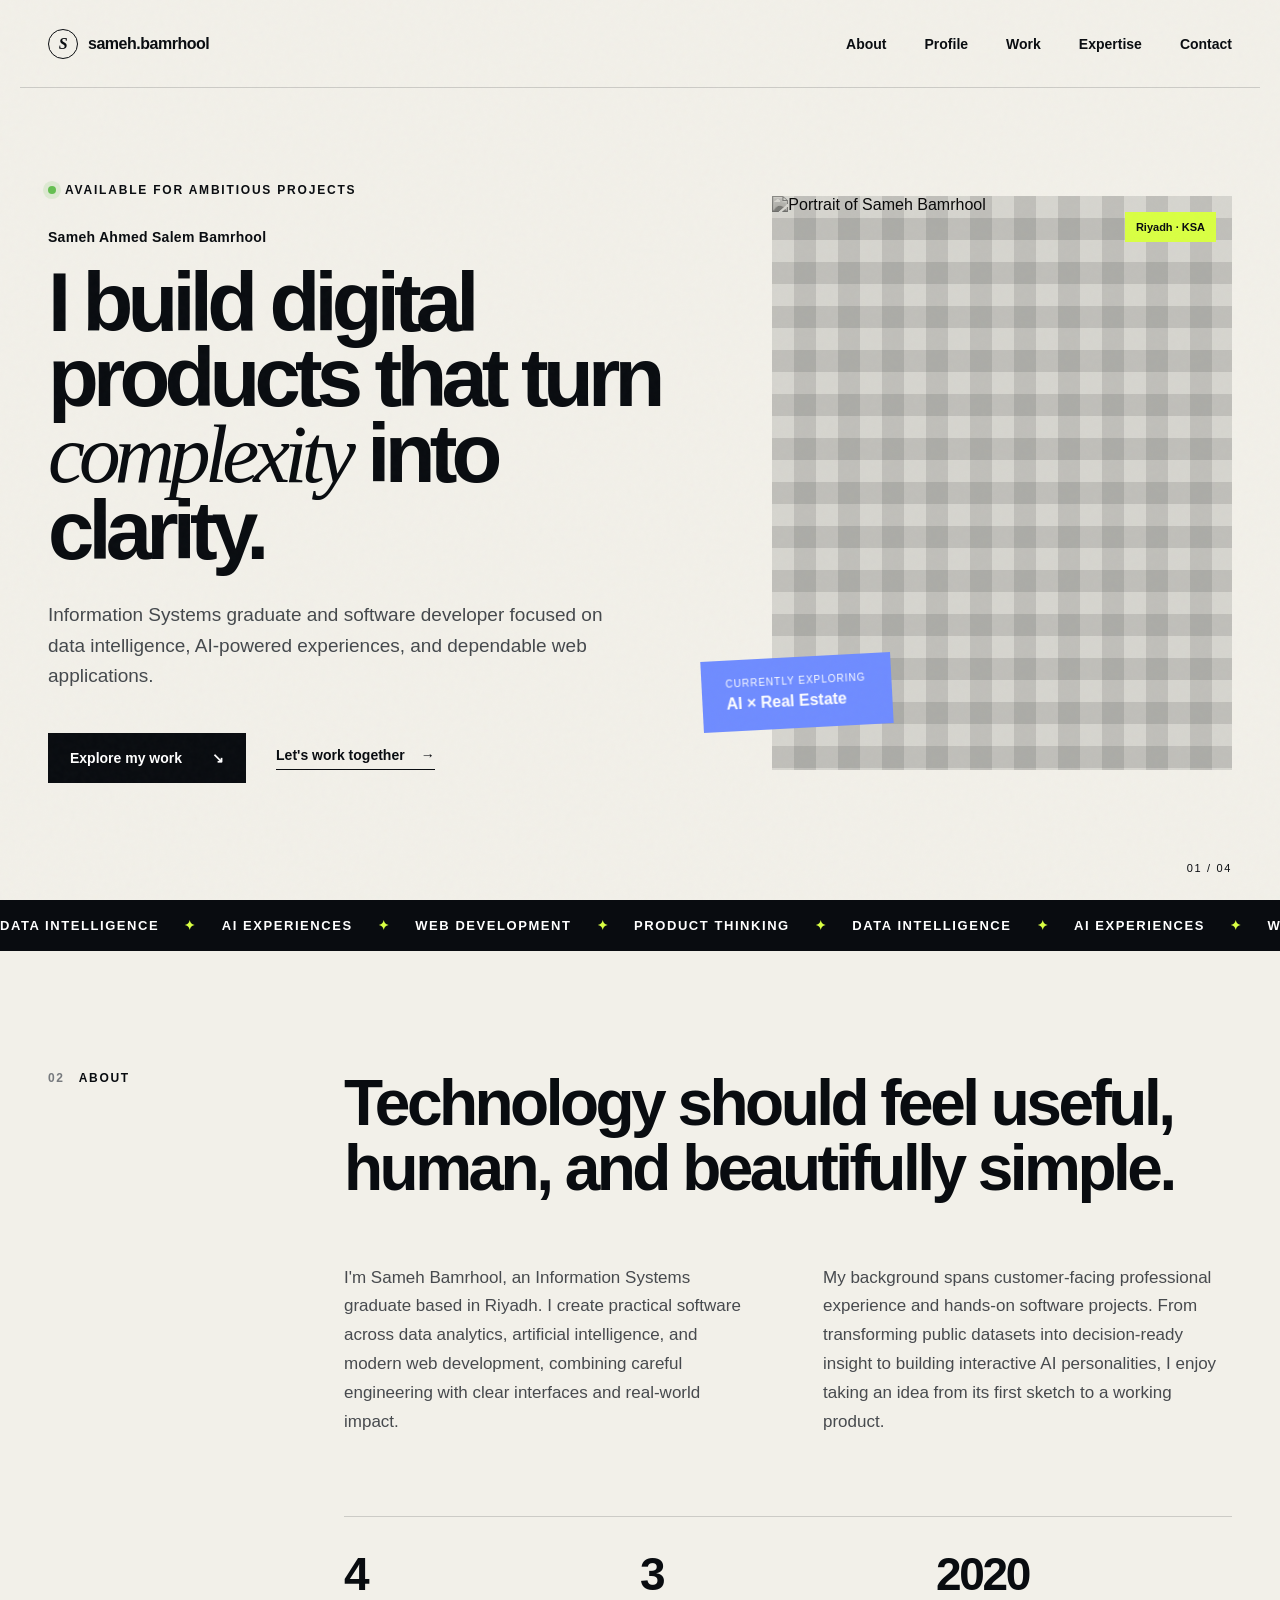
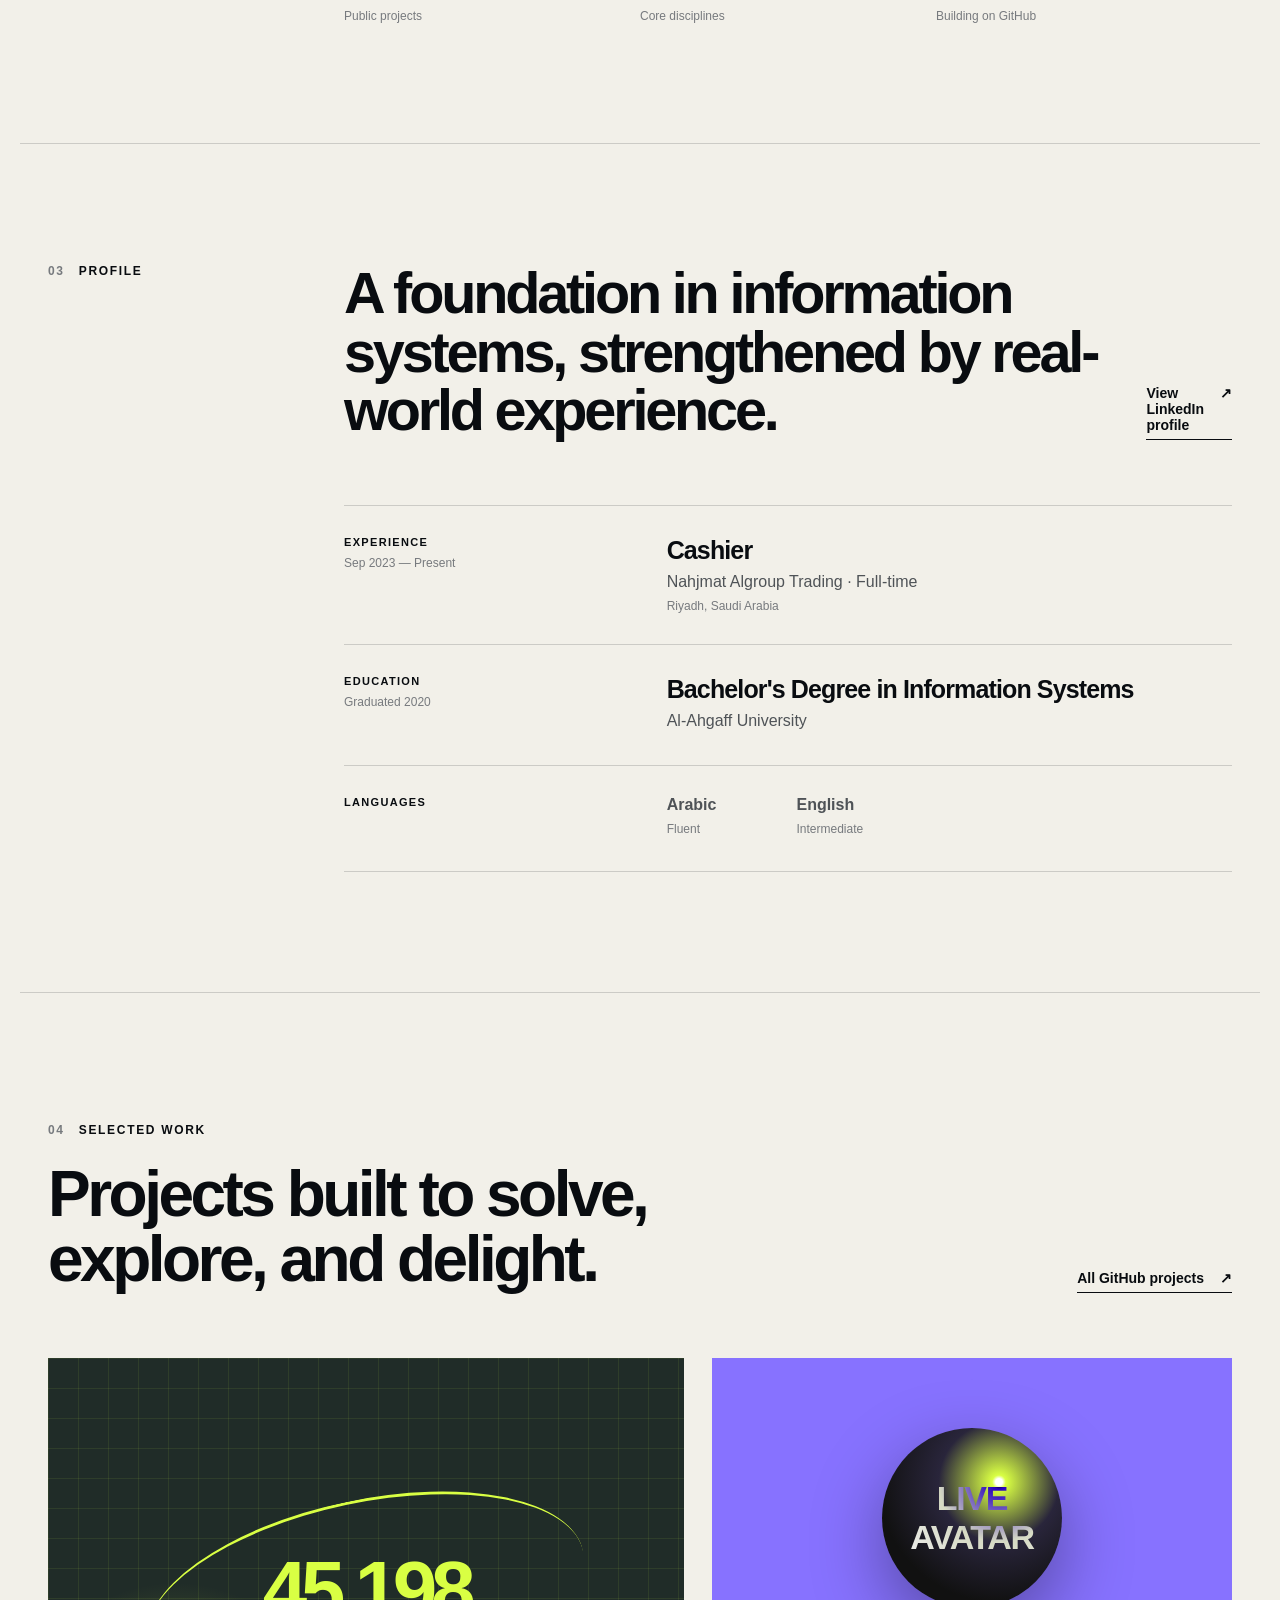
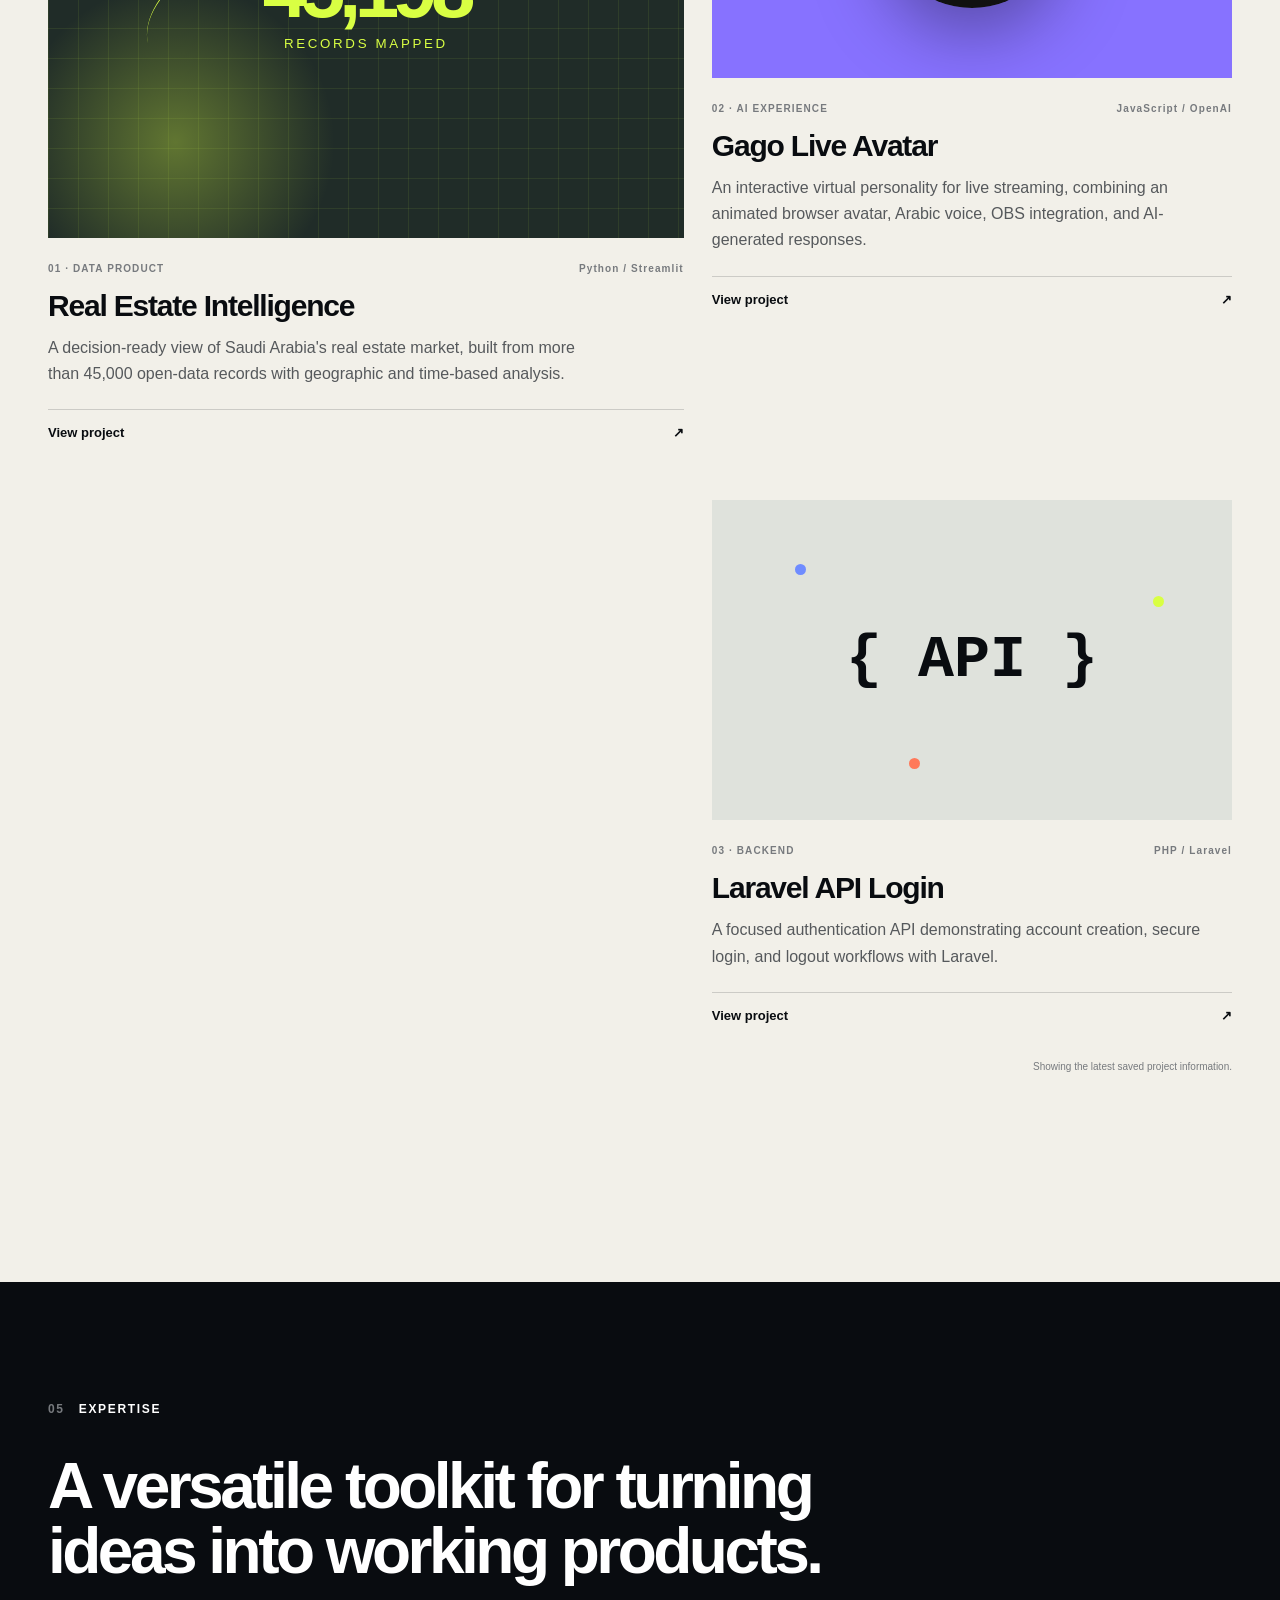
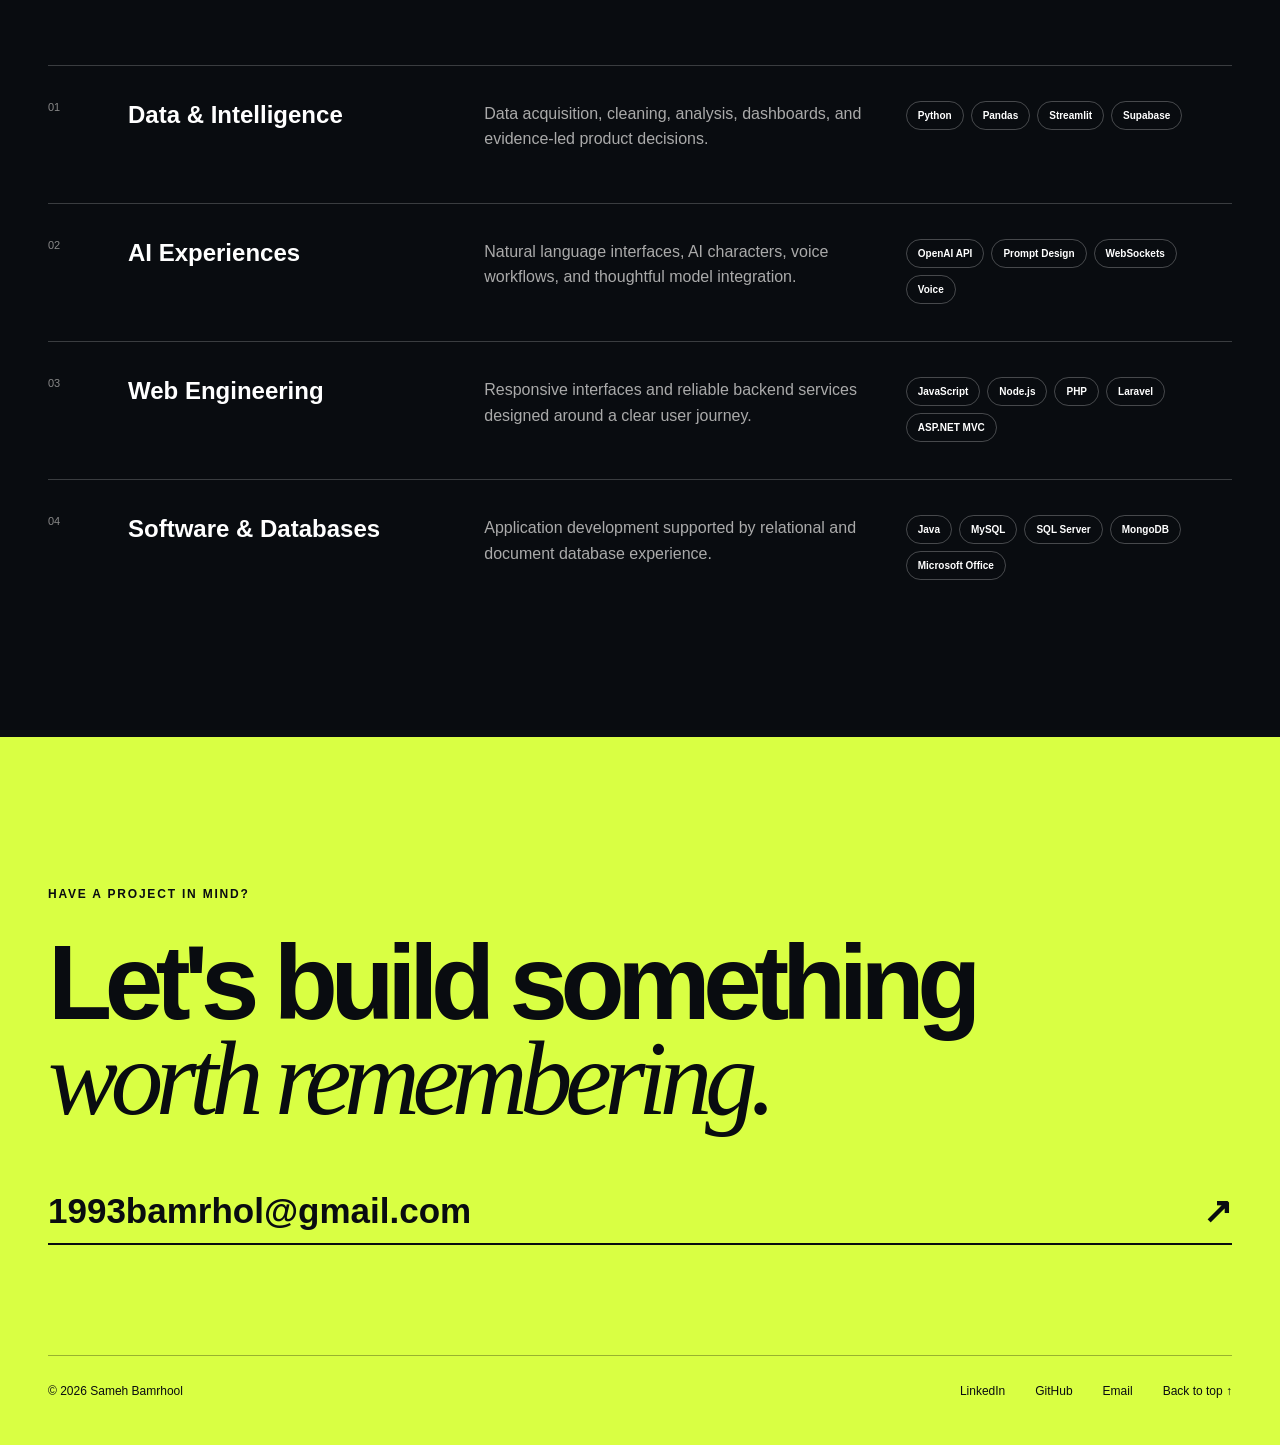
==== index.html @ 7899107f "Launch personal portfolio" ====
<!doctype html>
<html lang="en">
<head>
  <meta charset="UTF-8">
  <meta name="viewport" content="width=device-width, initial-scale=1.0">
  <meta name="description" content="The portfolio of Sameh Ahmed Salem Bamrhool — an Information Systems graduate and software developer building thoughtful data, AI, and web experiences.">
  <meta name="theme-color" content="#090c10">
  <title>Sameh Bamrhool — Software Developer</title>
  <link rel="preconnect" href="https://api.github.com">
  <link rel="preconnect" href="https://avatars.githubusercontent.com">
  <link rel="stylesheet" href="styles.css">
  <link rel="stylesheet" href="profile.css">
</head>
<body>
  <div class="noise" aria-hidden="true"></div>
  <header class="site-header" id="top">
    <a class="brand" href="#top" aria-label="Home"><span class="brand-mark">S</span><span>sameh.bamrhool</span></a>
    <button class="menu-button" type="button" aria-expanded="false" aria-controls="site-nav"><span></span><span></span></button>
    <nav id="site-nav" aria-label="Primary navigation">
      <a href="#about">About</a>
      <a href="#profile">Profile</a>
      <a href="#work">Work</a>
      <a href="#expertise">Expertise</a>
      <a href="#contact">Contact</a>
    </nav>
  </header>

  <main>
    <section class="hero section" aria-labelledby="hero-title">
      <div class="hero-copy reveal">
        <p class="eyebrow"><span class="status-dot"></span> Available for ambitious projects</p>
        <p class="hero-name">Sameh Ahmed Salem Bamrhool</p>
        <h1 id="hero-title">I build digital products that turn <em>complexity</em> into clarity.</h1>
        <p class="hero-lead">Information Systems graduate and software developer focused on data intelligence, AI-powered experiences, and dependable web applications.</p>
        <div class="hero-actions">
          <a class="button button-primary" href="#work">Explore my work <span aria-hidden="true">↘</span></a>
          <a class="text-link" href="mailto:1993bamrhol@gmail.com">Let's work together <span aria-hidden="true">→</span></a>
        </div>
      </div>
      <div class="hero-visual reveal" aria-label="Profile portrait">
        <div class="portrait-frame">
          <div class="portrait-grid" aria-hidden="true"></div>
          <img src="https://avatars.githubusercontent.com/u/75991691?v=4" alt="Portrait of Sameh Bamrhool" width="720" height="720">
          <span class="portrait-label">Riyadh · KSA</span>
        </div>
        <div class="floating-note"><span>Currently exploring</span><strong>AI × Real Estate</strong></div>
      </div>
      <div class="hero-index" aria-hidden="true">01 / 04</div>
    </section>

    <section class="marquee" aria-label="Areas of expertise">
      <div class="marquee-track">
        <span>DATA INTELLIGENCE</span><i>✦</i><span>AI EXPERIENCES</span><i>✦</i><span>WEB DEVELOPMENT</span><i>✦</i><span>PRODUCT THINKING</span><i>✦</i>
        <span>DATA INTELLIGENCE</span><i>✦</i><span>AI EXPERIENCES</span><i>✦</i><span>WEB DEVELOPMENT</span><i>✦</i><span>PRODUCT THINKING</span><i>✦</i>
      </div>
    </section>

    <section class="section about" id="about" aria-labelledby="about-title">
      <div class="section-kicker reveal"><span>02</span> About</div>
      <div class="about-content reveal">
        <h2 id="about-title">Technology should feel useful, human, and beautifully simple.</h2>
        <div class="about-grid">
          <p>I'm Sameh Bamrhool, an Information Systems graduate based in Riyadh. I create practical software across data analytics, artificial intelligence, and modern web development, combining careful engineering with clear interfaces and real-world impact.</p>
          <p>My background spans customer-facing professional experience and hands-on software projects. From transforming public datasets into decision-ready insight to building interactive AI personalities, I enjoy taking an idea from its first sketch to a working product.</p>
        </div>
        <div class="facts" aria-label="Quick facts">
          <div><strong id="repo-count">4</strong><span>Public projects</span></div>
          <div><strong>3</strong><span>Core disciplines</span></div>
          <div><strong>2020</strong><span>Building on GitHub</span></div>
        </div>
      </div>
    </section>

    <section class="section profile" id="profile" aria-labelledby="profile-title">
      <div class="section-kicker reveal"><span>03</span> Profile</div>
      <div class="profile-content">
        <div class="profile-heading reveal">
          <h2 id="profile-title">A foundation in information systems, strengthened by real-world experience.</h2>
          <a class="text-link" href="https://www.linkedin.com/in/sameh-bamrhool-369201279" target="_blank" rel="noreferrer">View LinkedIn profile <span aria-hidden="true">↗</span></a>
        </div>
        <div class="timeline">
          <article class="reveal"><div><span>Experience</span><time>Sep 2023 — Present</time></div><div><h3>Cashier</h3><p>Nahjmat Algroup Trading · Full-time</p><small>Riyadh, Saudi Arabia</small></div></article>
          <article class="reveal"><div><span>Education</span><time>Graduated 2020</time></div><div><h3>Bachelor's Degree in Information Systems</h3><p>Al-Ahgaff University</p></div></article>
          <article class="reveal"><div><span>Languages</span></div><div class="language-row"><p><strong>Arabic</strong><small>Fluent</small></p><p><strong>English</strong><small>Intermediate</small></p></div></article>
        </div>
      </div>
    </section>

    <section class="section work" id="work" aria-labelledby="work-title">
      <div class="section-heading reveal">
        <div><div class="section-kicker"><span>04</span> Selected work</div><h2 id="work-title">Projects built to solve, explore, and delight.</h2></div>
        <a class="text-link" href="https://github.com/1993bamrhol?tab=repositories" target="_blank" rel="noreferrer">All GitHub projects <span aria-hidden="true">↗</span></a>
      </div>
      <div class="project-grid" id="project-grid" aria-live="polite">
        <article class="project-card project-featured reveal">
          <div class="project-art art-data"><span>45,198</span><small>records mapped</small></div>
          <div class="project-meta"><span>01 · DATA PRODUCT</span><span>Python / Streamlit</span></div>
          <h3>Real Estate Intelligence</h3>
          <p>A decision-ready view of Saudi Arabia's real estate market, built from more than 45,000 open-data records with geographic and time-based analysis.</p>
          <a href="https://github.com/1993bamrhol/Real-Estate-Intelligence" target="_blank" rel="noreferrer" aria-label="View Real Estate Intelligence on GitHub">View project <span>↗</span></a>
        </article>
        <article class="project-card reveal">
          <div class="project-art art-avatar"><div class="orb"></div><span>LIVE<br>AVATAR</span></div>
          <div class="project-meta"><span>02 · AI EXPERIENCE</span><span>JavaScript / OpenAI</span></div>
          <h3>Gago Live Avatar</h3>
          <p>An interactive virtual personality for live streaming, combining an animated browser avatar, Arabic voice, OBS integration, and AI-generated responses.</p>
          <a href="https://github.com/1993bamrhol/Vtuber" target="_blank" rel="noreferrer" aria-label="View Gago Live Avatar on GitHub">View project <span>↗</span></a>
        </article>
        <article class="project-card reveal">
          <div class="project-art art-api"><span>{ API }</span><div></div><div></div><div></div></div>
          <div class="project-meta"><span>03 · BACKEND</span><span>PHP / Laravel</span></div>
          <h3>Laravel API Login</h3>
          <p>A focused authentication API demonstrating account creation, secure login, and logout workflows with Laravel.</p>
          <a href="https://github.com/1993bamrhol/Laravel-Api-login" target="_blank" rel="noreferrer" aria-label="View Laravel API Login on GitHub">View project <span>↗</span></a>
        </article>
      </div>
      <p class="github-status" id="github-status">Project metadata is refreshed from GitHub.</p>
    </section>

    <section class="section expertise" id="expertise" aria-labelledby="expertise-title">
      <div class="section-kicker reveal"><span>05</span> Expertise</div>
      <div class="expertise-intro reveal"><h2 id="expertise-title">A versatile toolkit for turning ideas into working products.</h2></div>
      <div class="expertise-list">
        <article class="reveal"><span>01</span><h3>Data & Intelligence</h3><p>Data acquisition, cleaning, analysis, dashboards, and evidence-led product decisions.</p><div class="tags"><b>Python</b><b>Pandas</b><b>Streamlit</b><b>Supabase</b></div></article>
        <article class="reveal"><span>02</span><h3>AI Experiences</h3><p>Natural language interfaces, AI characters, voice workflows, and thoughtful model integration.</p><div class="tags"><b>OpenAI API</b><b>Prompt Design</b><b>WebSockets</b><b>Voice</b></div></article>
        <article class="reveal"><span>03</span><h3>Web Engineering</h3><p>Responsive interfaces and reliable backend services designed around a clear user journey.</p><div class="tags"><b>JavaScript</b><b>Node.js</b><b>PHP</b><b>Laravel</b><b>ASP.NET MVC</b></div></article>
        <article class="reveal"><span>04</span><h3>Software & Databases</h3><p>Application development supported by relational and document database experience.</p><div class="tags"><b>Java</b><b>MySQL</b><b>SQL Server</b><b>MongoDB</b><b>Microsoft Office</b></div></article>
      </div>
    </section>

    <section class="section contact" id="contact" aria-labelledby="contact-title">
      <div class="contact-inner reveal">
        <p class="eyebrow">Have a project in mind?</p>
        <h2 id="contact-title">Let's build something<br><em>worth remembering.</em></h2>
        <a class="contact-email" href="mailto:1993bamrhol@gmail.com">1993bamrhol@gmail.com <span>↗</span></a>
      </div>
      <footer>
        <p>© <span id="year"></span> Sameh Bamrhool</p>
        <div><a href="https://www.linkedin.com/in/sameh-bamrhool-369201279" target="_blank" rel="noreferrer">LinkedIn</a><a href="https://github.com/1993bamrhol" target="_blank" rel="noreferrer">GitHub</a><a href="mailto:1993bamrhol@gmail.com">Email</a><a href="#top">Back to top ↑</a></div>
      </footer>
    </section>
  </main>
  <script src="script.js"></script>
</body>
</html>
---- styles.css ----
:root{--ink:#090c10;--paper:#f2f0e9;--acid:#d9ff43;--blue:#6f8cff;--muted:#777a7e;--line:rgba(9,12,16,.16);--max:1240px}*{box-sizing:border-box}html{scroll-behavior:smooth}body{margin:0;background:var(--paper);color:var(--ink);font-family:Arial,"Helvetica Neue",sans-serif;overflow-x:hidden}.noise{position:fixed;inset:0;pointer-events:none;opacity:.045;z-index:20;background-image:url("data:image/svg+xml,%3Csvg viewBox='0 0 180 180' xmlns='http://www.w3.org/2000/svg'%3E%3Cfilter id='n'%3E%3CfeTurbulence type='fractalNoise' baseFrequency='.9' numOctaves='3' stitchTiles='stitch'/%3E%3C/filter%3E%3Crect width='100%25' height='100%25' filter='url(%23n)' opacity='.55'/%3E%3C/svg%3E")}.site-header{height:88px;display:flex;align-items:center;justify-content:space-between;max-width:var(--max);margin:auto;padding:0 28px;border-bottom:1px solid var(--line);position:relative;z-index:10}.brand{display:flex;align-items:center;gap:10px;color:inherit;text-decoration:none;font-weight:700;letter-spacing:-.03em}.brand-mark{display:grid;place-items:center;width:30px;height:30px;border:1.5px solid;border-radius:50%;font-family:Georgia,serif;font-style:italic}.site-header nav{display:flex;gap:38px}.site-header nav a,.text-link{color:inherit;text-decoration:none;font-size:14px;font-weight:700}.site-header nav a{position:relative}.site-header nav a:after{content:"";position:absolute;left:0;bottom:-7px;width:0;height:1px;background:currentColor;transition:.25s}.site-header nav a:hover:after{width:100%}.menu-button{display:none;background:none;border:0}.section{max-width:var(--max);margin:auto;padding:120px 28px}.hero{min-height:calc(100vh - 88px);display:grid;grid-template-columns:1.15fr .85fr;gap:8vw;align-items:center;position:relative;padding-top:68px;padding-bottom:90px}.eyebrow{font-size:12px;text-transform:uppercase;letter-spacing:.15em;font-weight:700;display:flex;align-items:center;gap:9px}.status-dot{width:8px;height:8px;background:#64bf51;border-radius:50%;box-shadow:0 0 0 5px rgba(100,191,81,.15)}h1,h2,h3,p{margin-top:0}.hero h1{font-size:clamp(53px,6.5vw,95px);line-height:.91;letter-spacing:-.07em;margin:38px 0 32px;max-width:810px}.hero h1 em,.contact h2 em{font-family:Georgia,serif;font-weight:400}.hero-lead{max-width:560px;font-size:19px;line-height:1.6;color:#44484c}.hero-actions{display:flex;gap:30px;align-items:center;margin-top:42px}.button{padding:17px 22px;text-decoration:none;font-weight:700;font-size:14px;display:inline-flex;gap:30px;align-items:center}.button-primary{background:var(--ink);color:white}.button-primary:hover{background:#2b3036}.text-link{display:inline-flex;gap:16px;border-bottom:1px solid;padding-bottom:6px}.hero-visual{position:relative}.portrait-frame{aspect-ratio:4/5;background:#d6d5cf;overflow:hidden;position:relative}.portrait-frame img{width:100%;height:100%;object-fit:cover;filter:grayscale(100%);mix-blend-mode:multiply;position:relative;z-index:2}.portrait-grid{position:absolute;inset:0;background:linear-gradient(90deg,transparent 49.5%,rgba(0,0,0,.1) 50%),linear-gradient(transparent 49.5%,rgba(0,0,0,.1) 50%);background-size:44px 44px}.portrait-label{position:absolute;right:16px;top:16px;background:var(--acid);padding:9px 11px;font-size:11px;font-weight:800;z-index:3}.floating-note{position:absolute;left:-70px;bottom:42px;background:var(--blue);color:white;padding:18px 24px;width:190px;z-index:4;transform:rotate(-3deg)}.floating-note span{display:block;font-size:10px;text-transform:uppercase;letter-spacing:.1em;margin-bottom:6px}.floating-note strong{font-size:16px}.hero-index{position:absolute;bottom:26px;right:28px;font-size:11px;letter-spacing:.15em}.marquee{background:var(--ink);color:white;overflow:hidden;padding:18px 0}.marquee-track{display:flex;gap:25px;white-space:nowrap;width:max-content;animation:marquee 28s linear infinite;font-size:13px;font-weight:700;letter-spacing:.12em}.marquee-track i{color:var(--acid);font-style:normal}@keyframes marquee{to{transform:translateX(-50%)}}.section-kicker{font-size:12px;text-transform:uppercase;letter-spacing:.14em;font-weight:700;display:flex;gap:14px}.section-kicker span{color:var(--muted)}.about{display:grid;grid-template-columns:1fr 3fr;border-bottom:1px solid var(--line)}.about-content h2,.section-heading h2,.expertise-intro h2{font-size:clamp(37px,5vw,66px);line-height:1.02;letter-spacing:-.055em;max-width:930px}.about-grid{display:grid;grid-template-columns:1fr 1fr;gap:70px;margin:62px 0}.about-grid p{font-size:17px;line-height:1.7;color:#474a4e}.facts{display:grid;grid-template-columns:repeat(3,1fr);border-top:1px solid var(--line);padding-top:30px}.facts div{display:flex;flex-direction:column}.facts strong{font-size:46px;letter-spacing:-.05em}.facts span{font-size:12px;color:var(--muted);margin-top:8px}.work{padding-top:130px}.section-heading{display:flex;justify-content:space-between;align-items:flex-end;margin-bottom:65px}.section-heading h2{max-width:700px;margin:25px 0 0}.project-grid{display:grid;grid-template-columns:1.1fr .9fr;gap:60px 28px}.project-card:nth-child(3){grid-column:2}.project-art{height:320px;margin-bottom:25px;position:relative;overflow:hidden;transition:transform .4s ease}.project-card:hover .project-art{transform:translateY(-6px)}.project-featured .project-art{height:480px}.art-data{background:#202c28;color:var(--acid);display:flex;flex-direction:column;align-items:center;justify-content:center;background-image:radial-gradient(circle at 20% 80%,rgba(217,255,67,.35),transparent 25%),linear-gradient(rgba(217,255,67,.08) 1px,transparent 1px),linear-gradient(90deg,rgba(217,255,67,.08) 1px,transparent 1px);background-size:auto,30px 30px,30px 30px}.art-data:before{content:"";position:absolute;width:70%;height:40%;border-top:3px solid var(--acid);border-radius:50%;transform:rotate(-12deg)}.art-data span{font-size:80px;font-weight:800;letter-spacing:-.08em;z-index:2}.art-data small{text-transform:uppercase;letter-spacing:.2em;z-index:2}.art-avatar{background:#8772ff;display:grid;place-items:center;color:white;text-align:center;font-weight:900;font-size:34px;letter-spacing:-.04em}.orb{width:180px;height:180px;border-radius:50%;position:absolute;background:radial-gradient(circle at 65% 30%,#fff 2%,#d9ff43 4%,#29253b 35%,#111 70%);box-shadow:0 25px 70px rgba(0,0,0,.35)}.art-avatar span{z-index:2;mix-blend-mode:difference}.art-api{background:#dfe2dc;padding:45px;display:flex;align-items:center;justify-content:center}.art-api span{font-family:monospace;font-size:60px;font-weight:bold}.art-api div{position:absolute;width:11px;height:11px;border-radius:50%;background:var(--blue)}.art-api div:nth-child(2){left:16%;top:20%}.art-api div:nth-child(3){right:13%;top:30%;background:var(--acid)}.art-api div:nth-child(4){bottom:16%;left:38%;background:#ff795a}.project-meta{display:flex;justify-content:space-between;font-size:10px;letter-spacing:.11em;color:var(--muted);font-weight:700}.project-card h3{font-size:30px;letter-spacing:-.04em;margin:15px 0 12px}.project-card p{color:#56595c;line-height:1.65;max-width:560px}.project-card>a{color:inherit;font-weight:700;font-size:13px;text-decoration:none;display:flex;justify-content:space-between;border-top:1px solid var(--line);padding-top:15px;margin-top:22px}.github-status{text-align:right;font-size:10px;color:var(--muted);margin-top:38px}.expertise{margin-top:80px;background:var(--ink);color:white;max-width:none;padding-left:max(28px,calc((100vw - var(--max))/2 + 28px));padding-right:max(28px,calc((100vw - var(--max))/2 + 28px))}.expertise-intro h2{margin:38px 0 80px;max-width:830px}.expertise-list article{display:grid;grid-template-columns:50px 1fr 1.2fr 1fr;gap:30px;align-items:start;border-top:1px solid rgba(255,255,255,.2);padding:35px 0}.expertise-list article>span{font-size:11px;color:#888}.expertise-list h3{font-size:24px}.expertise-list p{color:#aaa;line-height:1.6}.tags{display:flex;flex-wrap:wrap;gap:7px}.tags b{border:1px solid rgba(255,255,255,.25);border-radius:30px;padding:8px 11px;font-size:10px}.contact{max-width:none;background:var(--acid);padding-left:max(28px,calc((100vw - var(--max))/2 + 28px));padding-right:max(28px,calc((100vw - var(--max))/2 + 28px));padding-bottom:35px}.contact-inner{padding:30px 0 110px}.contact h2{font-size:clamp(53px,8.2vw,122px);line-height:.9;letter-spacing:-.07em;margin:35px 0 65px}.contact-email{font-size:clamp(20px,3vw,35px);font-weight:700;color:inherit;text-decoration:none;border-bottom:2px solid;display:flex;justify-content:space-between;padding-bottom:12px}.contact footer{border-top:1px solid rgba(0,0,0,.3);padding-top:28px;display:flex;justify-content:space-between;font-size:12px}.contact footer div{display:flex;gap:30px}.contact footer a{color:inherit;text-decoration:none}.reveal{opacity:0;transform:translateY(24px);transition:opacity .8s ease,transform .8s ease}.reveal.visible{opacity:1;transform:none}@media(max-width:800px){.site-header{height:72px}.site-header nav{display:none;position:absolute;top:72px;left:0;right:0;background:var(--paper);padding:28px;flex-direction:column;border-bottom:1px solid var(--line)}.site-header nav.open{display:flex}.menu-button{display:block;width:34px;height:34px;padding:7px}.menu-button span{display:block;height:1.5px;background:#111;margin:7px 0}.hero{grid-template-columns:1fr;padding-top:55px}.hero h1{font-size:55px}.hero-visual{width:85%;margin-left:auto}.floating-note{left:-35px}.section{padding:90px 22px}.about{grid-template-columns:1fr;gap:35px}.about-grid{grid-template-columns:1fr;gap:8px;margin:40px 0}.facts strong{font-size:34px}.section-heading{align-items:flex-start;flex-direction:column;gap:30px}.project-grid{grid-template-columns:1fr}.project-card:nth-child(3){grid-column:auto}.project-featured .project-art,.project-art{height:340px}.expertise-list article{grid-template-columns:35px 1fr}.expertise-list article p,.expertise-list article .tags{grid-column:2}.contact footer{gap:20px;flex-direction:column}.contact footer div{flex-wrap:wrap}.hero-index{display:none}}@media(prefers-reduced-motion:reduce){html{scroll-behavior:auto}.marquee-track{animation:none}.reveal{opacity:1;transform:none;transition:none}}
---- profile.css ----
.hero-name {
  margin: 32px 0 -18px;
  font-size: 14px;
  font-weight: 800;
  letter-spacing: .02em;
}

.profile {
  display: grid;
  grid-template-columns: 1fr 3fr;
  border-bottom: 1px solid var(--line);
}

.profile-heading {
  display: flex;
  justify-content: space-between;
  align-items: flex-end;
  gap: 40px;
  margin-bottom: 65px;
}

.profile-heading h2 {
  max-width: 780px;
  margin: 0;
  font-size: clamp(37px, 4.5vw, 62px);
  line-height: 1.02;
  letter-spacing: -.055em;
}

.timeline {
  border-top: 1px solid var(--line);
}

.timeline article {
  display: grid;
  grid-template-columns: 1fr 2fr;
  gap: 40px;
  padding: 30px 0;
  border-bottom: 1px solid var(--line);
}

.timeline article > div:first-child {
  display: flex;
  flex-direction: column;
  gap: 8px;
}

.timeline span {
  font-size: 11px;
  font-weight: 700;
  letter-spacing: .12em;
  text-transform: uppercase;
}

.timeline time,
.timeline small {
  font-size: 12px;
  color: var(--muted);
}

.timeline h3 {
  margin-bottom: 8px;
  font-size: 25px;
  letter-spacing: -.035em;
}

.timeline p {
  margin-bottom: 5px;
  color: #4f5357;
}

.language-row {
  display: flex;
  gap: 80px;
}

.language-row p {
  display: flex;
  flex-direction: column;
  gap: 8px;
}

@media (max-width: 800px) {
  .profile {
    grid-template-columns: 1fr;
    gap: 35px;
  }

  .profile-heading {
    align-items: flex-start;
    flex-direction: column;
  }

  .timeline article {
    grid-template-columns: 1fr;
    gap: 20px;
  }

  .language-row {
    gap: 45px;
  }
}
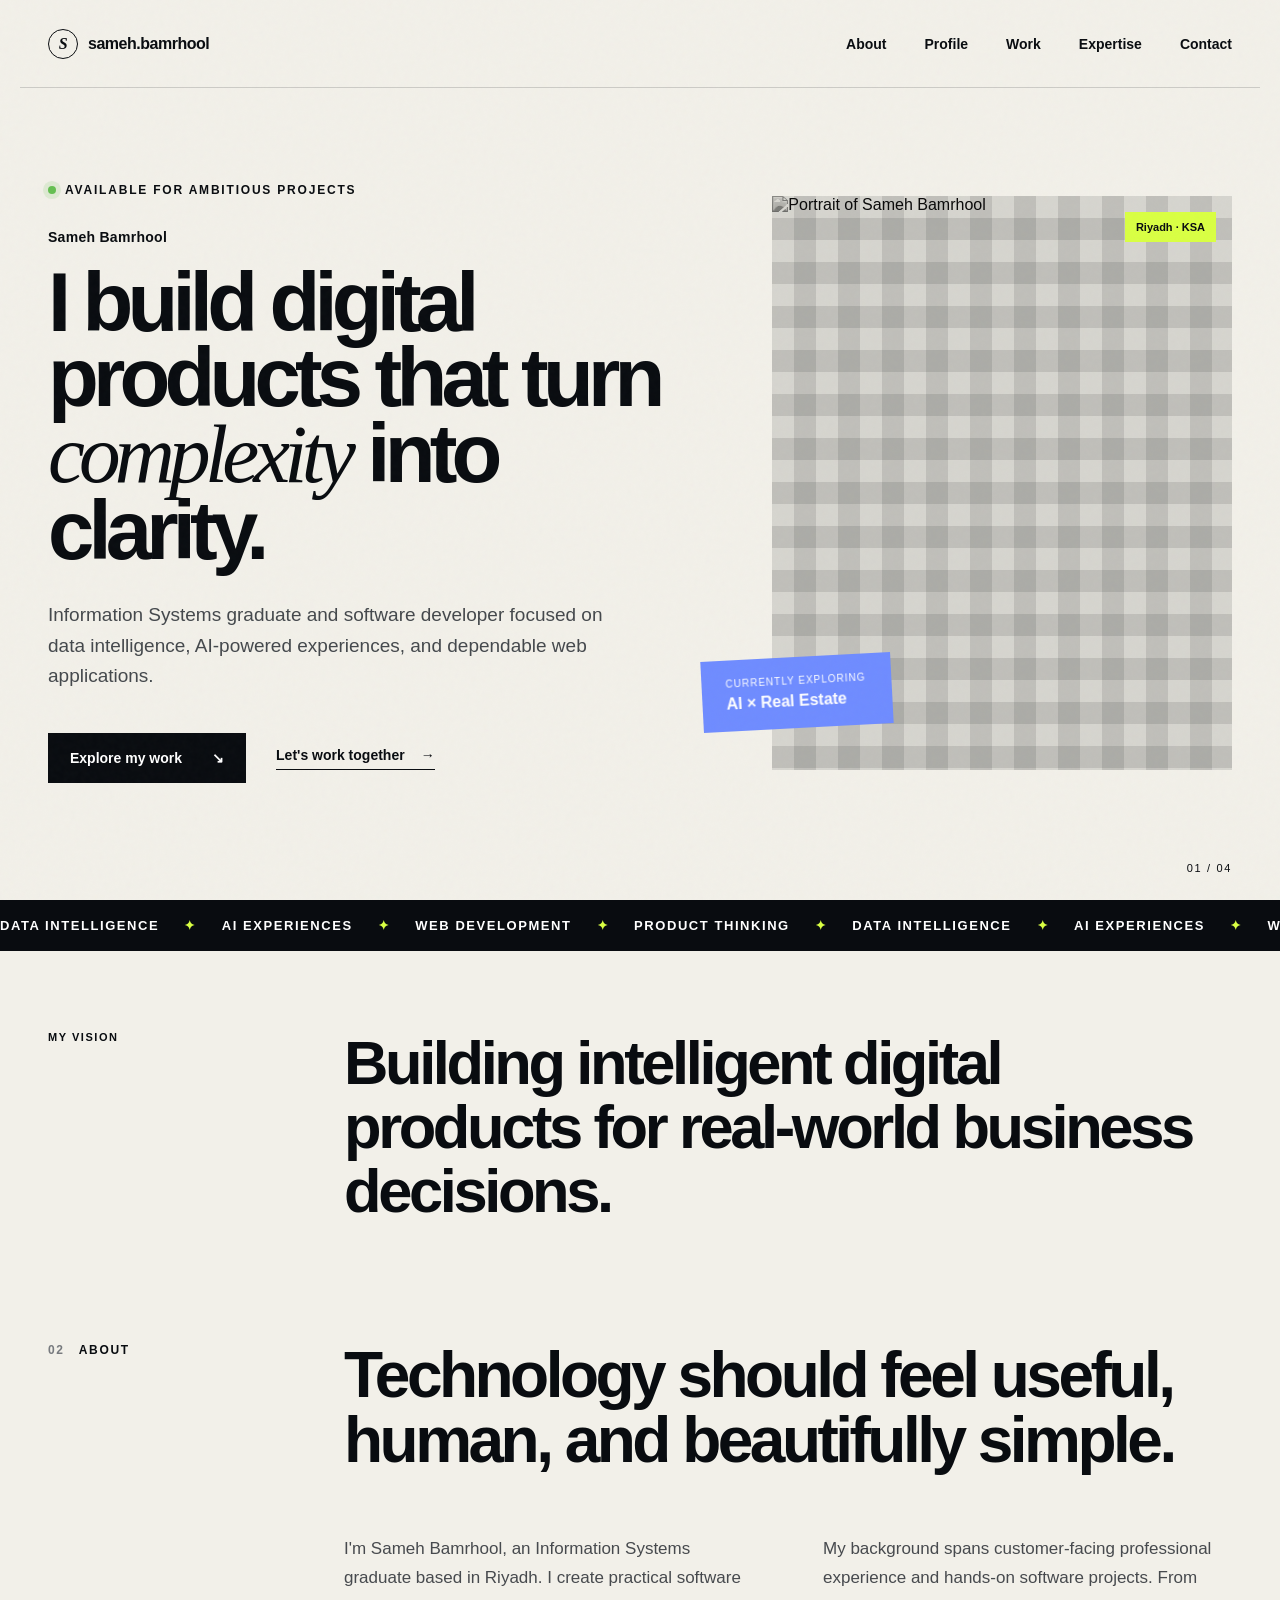
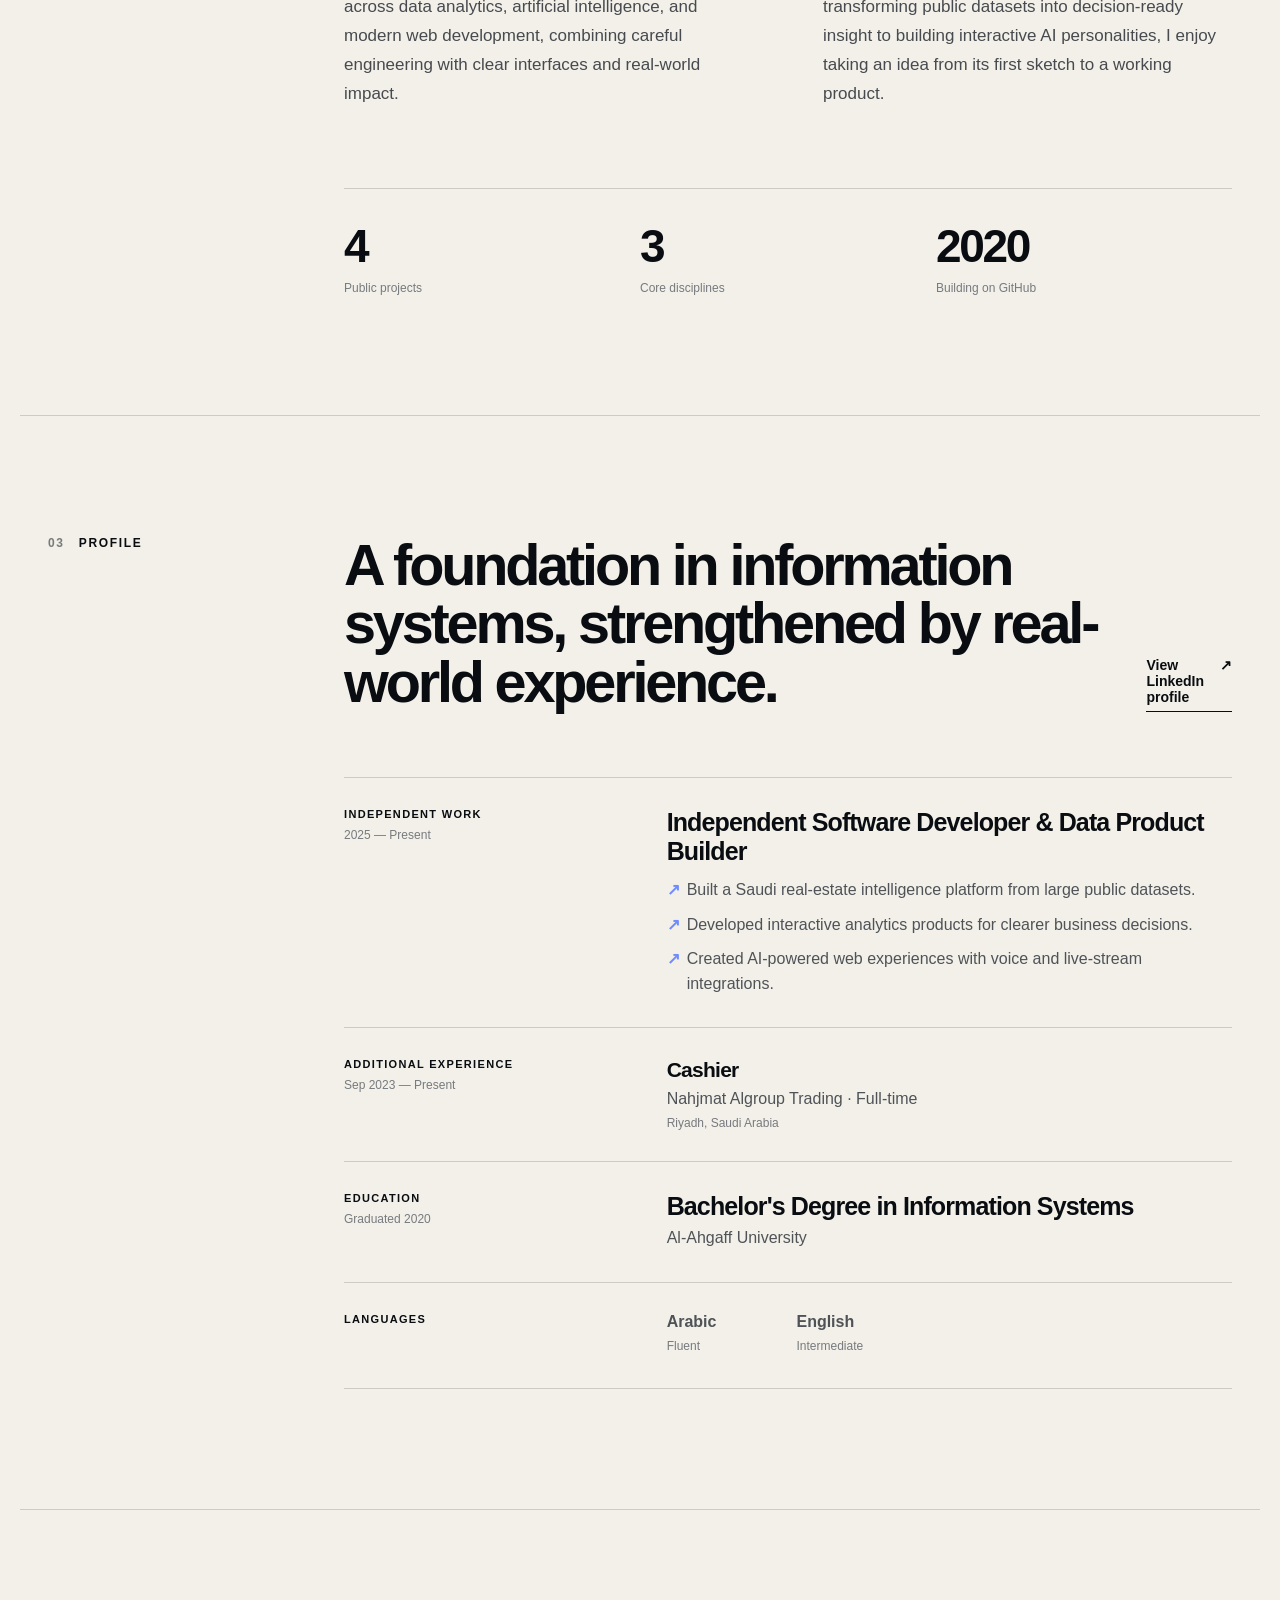
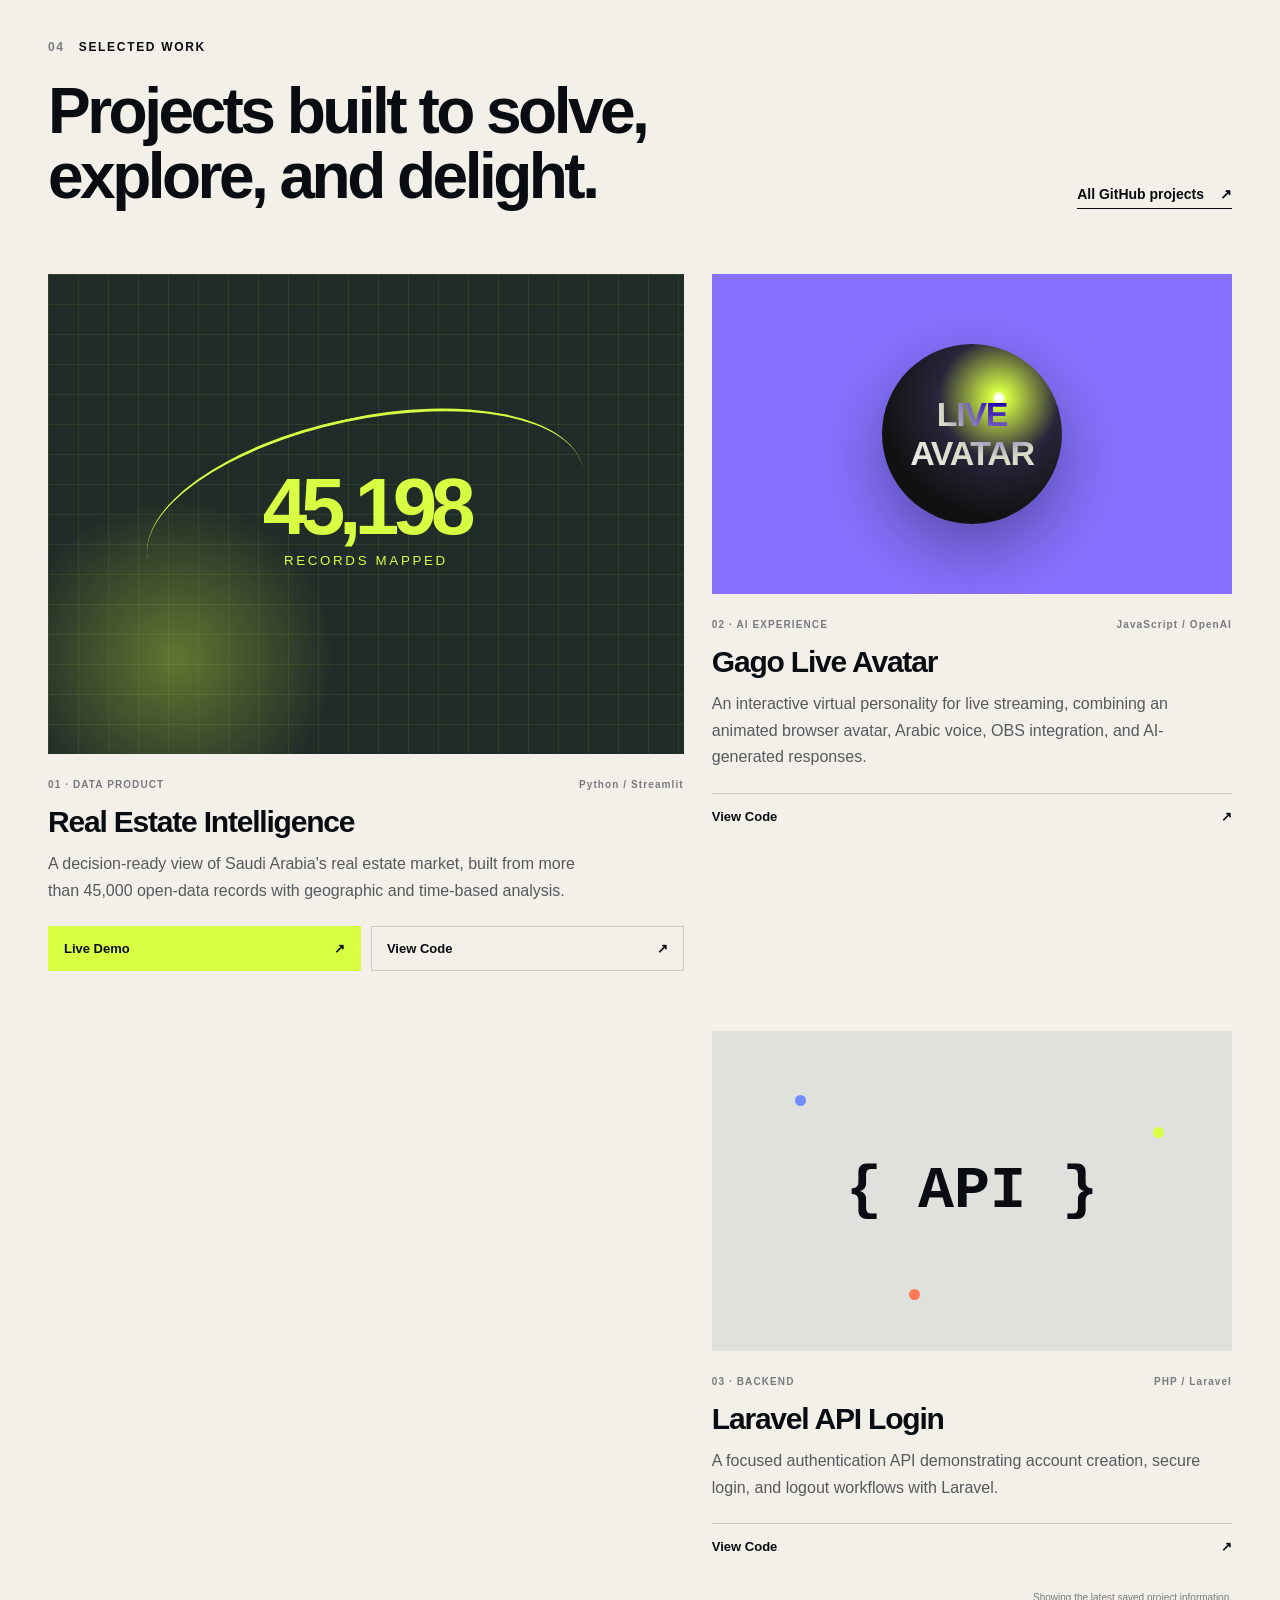
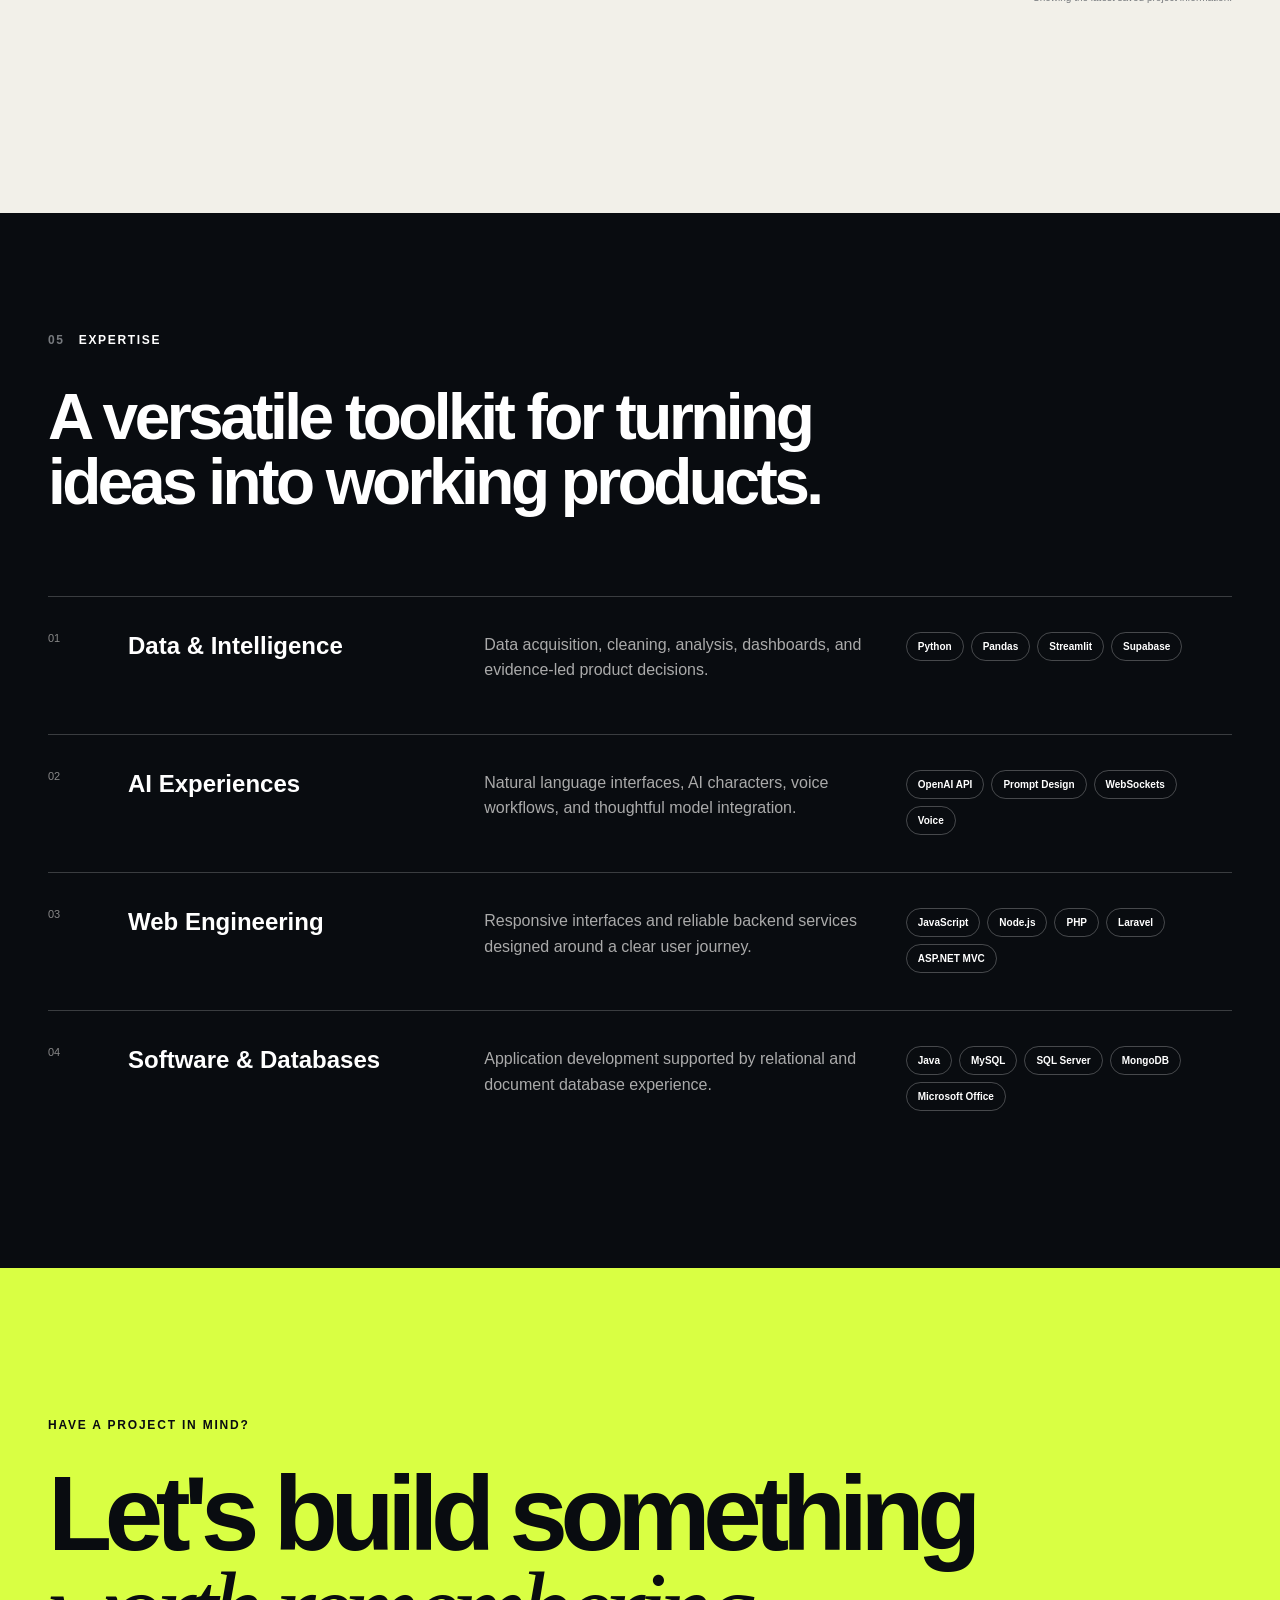
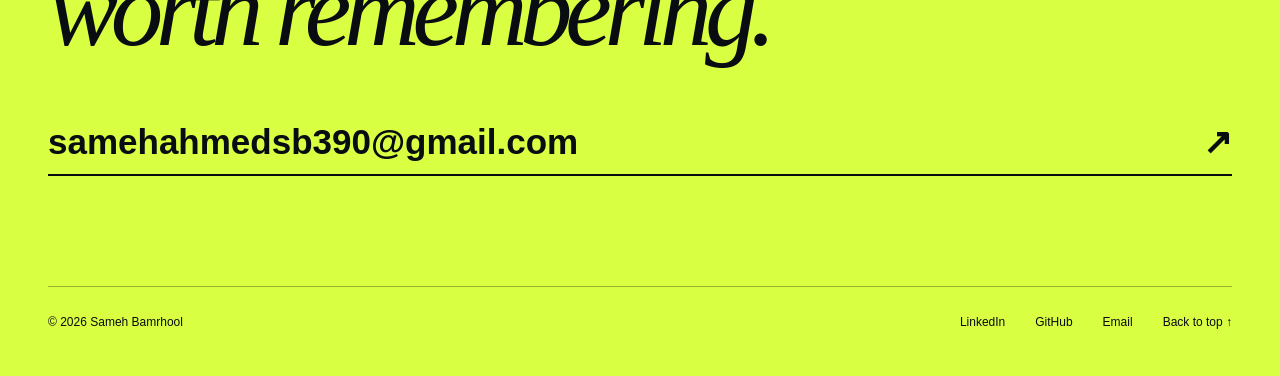
==== commit 56592558: "Strengthen developer positioning" ====
--- a/index.html
+++ b/index.html
@@ -3,7 +3,7 @@
 <head>
   <meta charset="UTF-8">
   <meta name="viewport" content="width=device-width, initial-scale=1.0">
-  <meta name="description" content="The portfolio of Sameh Ahmed Salem Bamrhool — an Information Systems graduate and software developer building thoughtful data, AI, and web experiences.">
+  <meta name="description" content="The portfolio of Sameh Bamrhool — an Information Systems graduate and software developer building thoughtful data, AI, and web experiences.">
   <meta name="theme-color" content="#090c10">
   <title>Sameh Bamrhool — Software Developer</title>
   <link rel="preconnect" href="https://api.github.com">
@@ -29,12 +29,12 @@
     <section class="hero section" aria-labelledby="hero-title">
       <div class="hero-copy reveal">
         <p class="eyebrow"><span class="status-dot"></span> Available for ambitious projects</p>
-        <p class="hero-name">Sameh Ahmed Salem Bamrhool</p>
+        <p class="hero-name">Sameh Bamrhool</p>
         <h1 id="hero-title">I build digital products that turn <em>complexity</em> into clarity.</h1>
         <p class="hero-lead">Information Systems graduate and software developer focused on data intelligence, AI-powered experiences, and dependable web applications.</p>
         <div class="hero-actions">
           <a class="button button-primary" href="#work">Explore my work <span aria-hidden="true">↘</span></a>
-          <a class="text-link" href="mailto:1993bamrhol@gmail.com">Let's work together <span aria-hidden="true">→</span></a>
+          <a class="text-link" href="mailto:samehahmedsb390@gmail.com">Let's work together <span aria-hidden="true">→</span></a>
         </div>
       </div>
       <div class="hero-visual reveal" aria-label="Profile portrait">
@@ -53,6 +53,11 @@
         <span>DATA INTELLIGENCE</span><i>✦</i><span>AI EXPERIENCES</span><i>✦</i><span>WEB DEVELOPMENT</span><i>✦</i><span>PRODUCT THINKING</span><i>✦</i>
         <span>DATA INTELLIGENCE</span><i>✦</i><span>AI EXPERIENCES</span><i>✦</i><span>WEB DEVELOPMENT</span><i>✦</i><span>PRODUCT THINKING</span><i>✦</i>
       </div>
+    </section>
+
+    <section class="vision-strip reveal" aria-labelledby="vision-title">
+      <p>My vision</p>
+      <h2 id="vision-title">Building intelligent digital products for real-world business decisions.</h2>
     </section>
 
     <section class="section about" id="about" aria-labelledby="about-title">
@@ -79,7 +84,8 @@
           <a class="text-link" href="https://www.linkedin.com/in/sameh-bamrhool-369201279" target="_blank" rel="noreferrer">View LinkedIn profile <span aria-hidden="true">↗</span></a>
         </div>
         <div class="timeline">
-          <article class="reveal"><div><span>Experience</span><time>Sep 2023 — Present</time></div><div><h3>Cashier</h3><p>Nahjmat Algroup Trading · Full-time</p><small>Riyadh, Saudi Arabia</small></div></article>
+          <article class="reveal"><div><span>Independent Work</span><time>2025 — Present</time></div><div><h3>Independent Software Developer &amp; Data Product Builder</h3><ul class="achievement-list"><li>Built a Saudi real-estate intelligence platform from large public datasets.</li><li>Developed interactive analytics products for clearer business decisions.</li><li>Created AI-powered web experiences with voice and live-stream integrations.</li></ul></div></article>
+          <article class="reveal additional-experience"><div><span>Additional Experience</span><time>Sep 2023 — Present</time></div><div><h3>Cashier</h3><p>Nahjmat Algroup Trading · Full-time</p><small>Riyadh, Saudi Arabia</small></div></article>
           <article class="reveal"><div><span>Education</span><time>Graduated 2020</time></div><div><h3>Bachelor's Degree in Information Systems</h3><p>Al-Ahgaff University</p></div></article>
           <article class="reveal"><div><span>Languages</span></div><div class="language-row"><p><strong>Arabic</strong><small>Fluent</small></p><p><strong>English</strong><small>Intermediate</small></p></div></article>
         </div>
@@ -97,21 +103,24 @@
           <div class="project-meta"><span>01 · DATA PRODUCT</span><span>Python / Streamlit</span></div>
           <h3>Real Estate Intelligence</h3>
           <p>A decision-ready view of Saudi Arabia's real estate market, built from more than 45,000 open-data records with geographic and time-based analysis.</p>
-          <a href="https://github.com/1993bamrhol/Real-Estate-Intelligence" target="_blank" rel="noreferrer" aria-label="View Real Estate Intelligence on GitHub">View project <span>↗</span></a>
+          <div class="project-actions">
+            <a class="project-action project-action-live" href="https://real-estate-intelligence-n7ibv43gwsfeuuew28wnht.streamlit.app/" target="_blank" rel="noreferrer">Live Demo <span>↗</span></a>
+            <a class="project-action" href="https://github.com/1993bamrhol/Real-Estate-Intelligence" target="_blank" rel="noreferrer">View Code <span>↗</span></a>
+          </div>
         </article>
         <article class="project-card reveal">
           <div class="project-art art-avatar"><div class="orb"></div><span>LIVE<br>AVATAR</span></div>
           <div class="project-meta"><span>02 · AI EXPERIENCE</span><span>JavaScript / OpenAI</span></div>
           <h3>Gago Live Avatar</h3>
           <p>An interactive virtual personality for live streaming, combining an animated browser avatar, Arabic voice, OBS integration, and AI-generated responses.</p>
-          <a href="https://github.com/1993bamrhol/Vtuber" target="_blank" rel="noreferrer" aria-label="View Gago Live Avatar on GitHub">View project <span>↗</span></a>
+          <a href="https://github.com/1993bamrhol/Vtuber" target="_blank" rel="noreferrer" aria-label="View Gago Live Avatar on GitHub">View Code <span>↗</span></a>
         </article>
         <article class="project-card reveal">
           <div class="project-art art-api"><span>{ API }</span><div></div><div></div><div></div></div>
           <div class="project-meta"><span>03 · BACKEND</span><span>PHP / Laravel</span></div>
           <h3>Laravel API Login</h3>
           <p>A focused authentication API demonstrating account creation, secure login, and logout workflows with Laravel.</p>
-          <a href="https://github.com/1993bamrhol/Laravel-Api-login" target="_blank" rel="noreferrer" aria-label="View Laravel API Login on GitHub">View project <span>↗</span></a>
+          <a href="https://github.com/1993bamrhol/Laravel-Api-login" target="_blank" rel="noreferrer" aria-label="View Laravel API Login on GitHub">View Code <span>↗</span></a>
         </article>
       </div>
       <p class="github-status" id="github-status">Project metadata is refreshed from GitHub.</p>
@@ -132,11 +141,11 @@
       <div class="contact-inner reveal">
         <p class="eyebrow">Have a project in mind?</p>
         <h2 id="contact-title">Let's build something<br><em>worth remembering.</em></h2>
-        <a class="contact-email" href="mailto:1993bamrhol@gmail.com">1993bamrhol@gmail.com <span>↗</span></a>
+        <a class="contact-email" href="mailto:samehahmedsb390@gmail.com">samehahmedsb390@gmail.com <span>↗</span></a>
       </div>
       <footer>
         <p>© <span id="year"></span> Sameh Bamrhool</p>
-        <div><a href="https://www.linkedin.com/in/sameh-bamrhool-369201279" target="_blank" rel="noreferrer">LinkedIn</a><a href="https://github.com/1993bamrhol" target="_blank" rel="noreferrer">GitHub</a><a href="mailto:1993bamrhol@gmail.com">Email</a><a href="#top">Back to top ↑</a></div>
+        <div><a href="https://www.linkedin.com/in/sameh-bamrhool-369201279" target="_blank" rel="noreferrer">LinkedIn</a><a href="https://github.com/1993bamrhol" target="_blank" rel="noreferrer">GitHub</a><a href="mailto:samehahmedsb390@gmail.com">Email</a><a href="#top">Back to top ↑</a></div>
       </footer>
     </section>
   </main>
--- a/profile.css
+++ b/profile.css
@@ -3,6 +3,29 @@
   font-size: 14px;
   font-weight: 800;
   letter-spacing: .02em;
+}
+
+.vision-strip {
+  display: grid;
+  grid-template-columns: 1fr 3fr;
+  max-width: var(--max);
+  margin: 0 auto;
+  padding: 80px 28px 0;
+}
+
+.vision-strip p {
+  font-size: 11px;
+  font-weight: 700;
+  letter-spacing: .14em;
+  text-transform: uppercase;
+}
+
+.vision-strip h2 {
+  max-width: 940px;
+  margin: 0;
+  font-size: clamp(33px, 4.8vw, 66px);
+  line-height: 1.04;
+  letter-spacing: -.055em;
 }
 
 .profile {
@@ -69,6 +92,62 @@
   color: #4f5357;
 }
 
+.achievement-list {
+  display: grid;
+  gap: 10px;
+  margin: 12px 0 0;
+  padding: 0;
+  color: #4f5357;
+  line-height: 1.55;
+  list-style: none;
+}
+
+.achievement-list li {
+  position: relative;
+  padding-left: 20px;
+}
+
+.achievement-list li::before {
+  content: "↗";
+  position: absolute;
+  left: 0;
+  color: var(--blue);
+  font-weight: 700;
+}
+
+.additional-experience h3 {
+  font-size: 21px;
+}
+
+.project-actions {
+  display: grid;
+  grid-template-columns: 1fr 1fr;
+  gap: 10px;
+  margin-top: 22px;
+}
+
+.project-action {
+  display: flex;
+  justify-content: space-between;
+  padding: 14px 15px;
+  border: 1px solid var(--line);
+  color: inherit;
+  font-size: 13px;
+  font-weight: 700;
+  text-decoration: none;
+  transition: background .2s ease, color .2s ease;
+}
+
+.project-action:hover {
+  background: var(--ink);
+  color: white;
+}
+
+.project-action-live {
+  background: var(--acid);
+  border-color: var(--acid);
+}
+
 .language-row {
   display: flex;
   gap: 80px;
@@ -81,6 +160,12 @@
 }
 
 @media (max-width: 800px) {
+  .vision-strip {
+    grid-template-columns: 1fr;
+    gap: 20px;
+    padding: 65px 22px 0;
+  }
+
   .profile {
     grid-template-columns: 1fr;
     gap: 35px;
@@ -99,4 +184,8 @@
   .language-row {
     gap: 45px;
   }
+
+  .project-actions {
+    grid-template-columns: 1fr;
+  }
 }
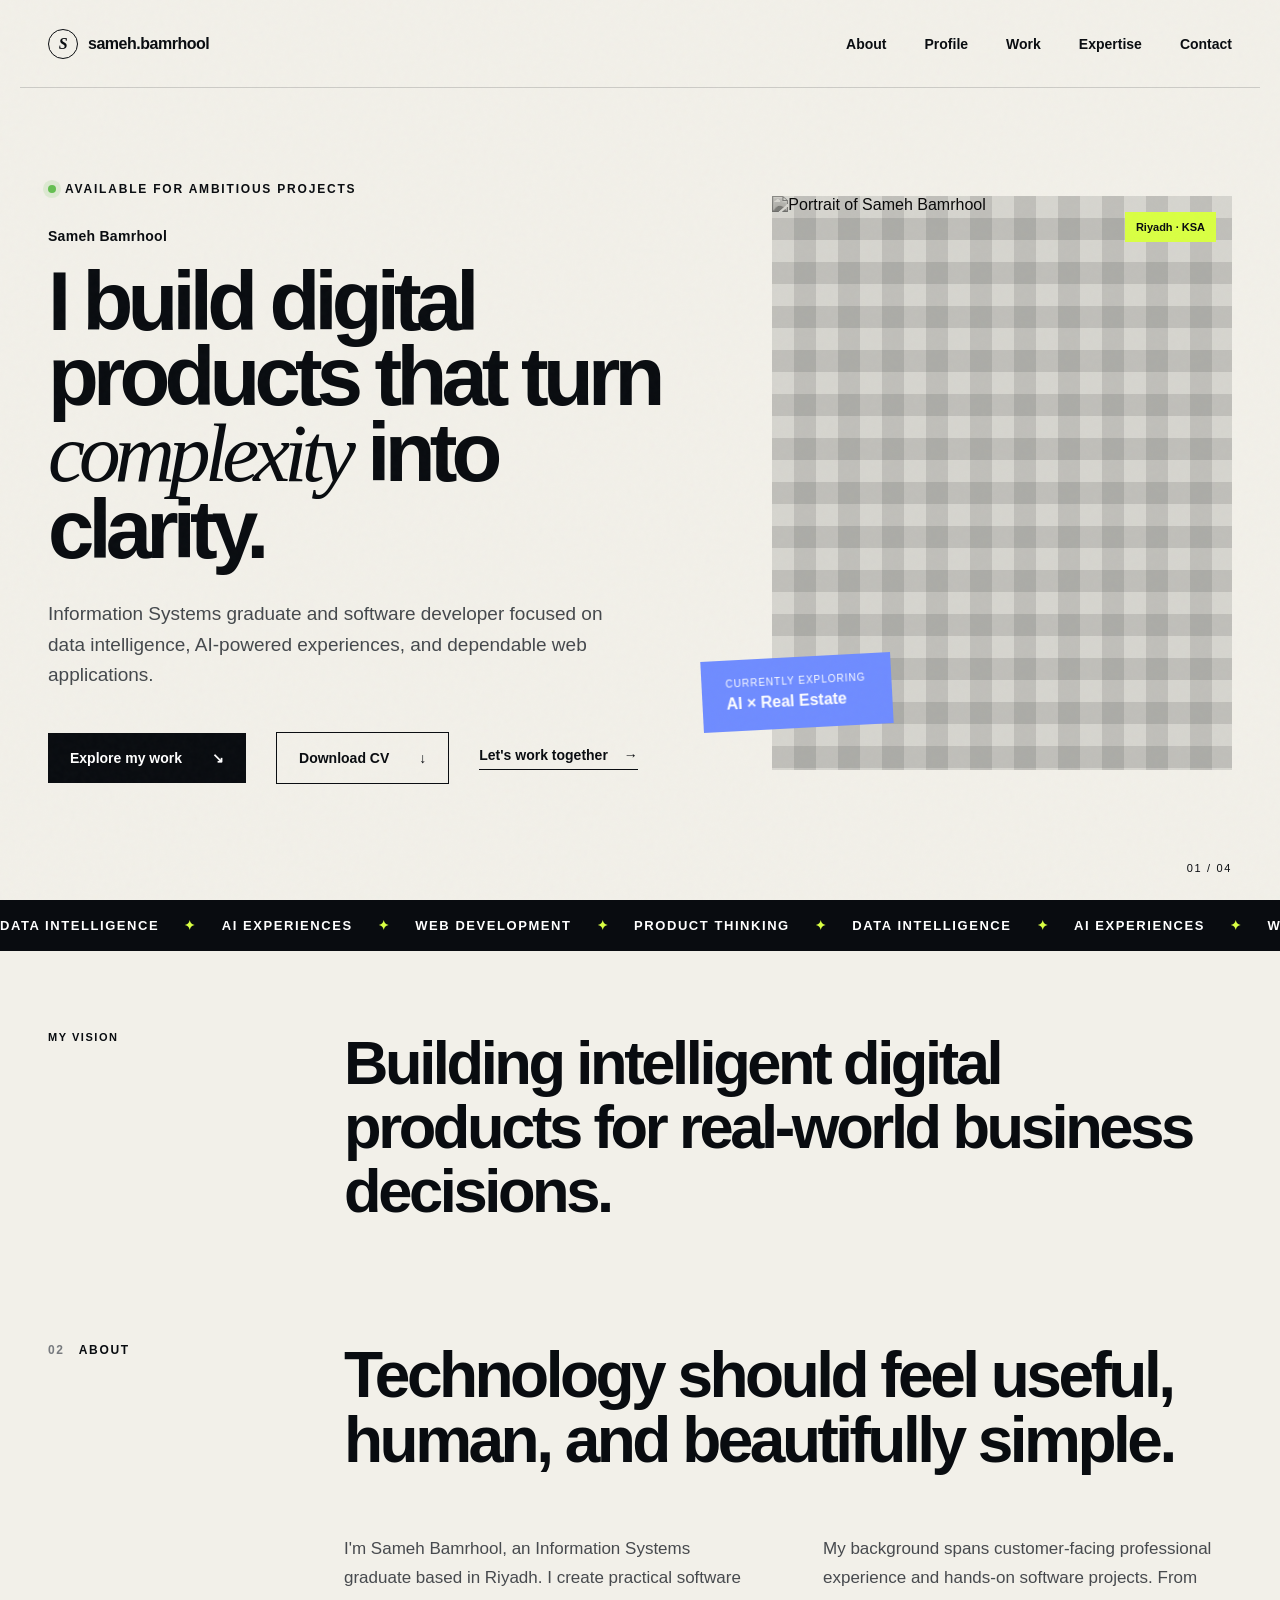
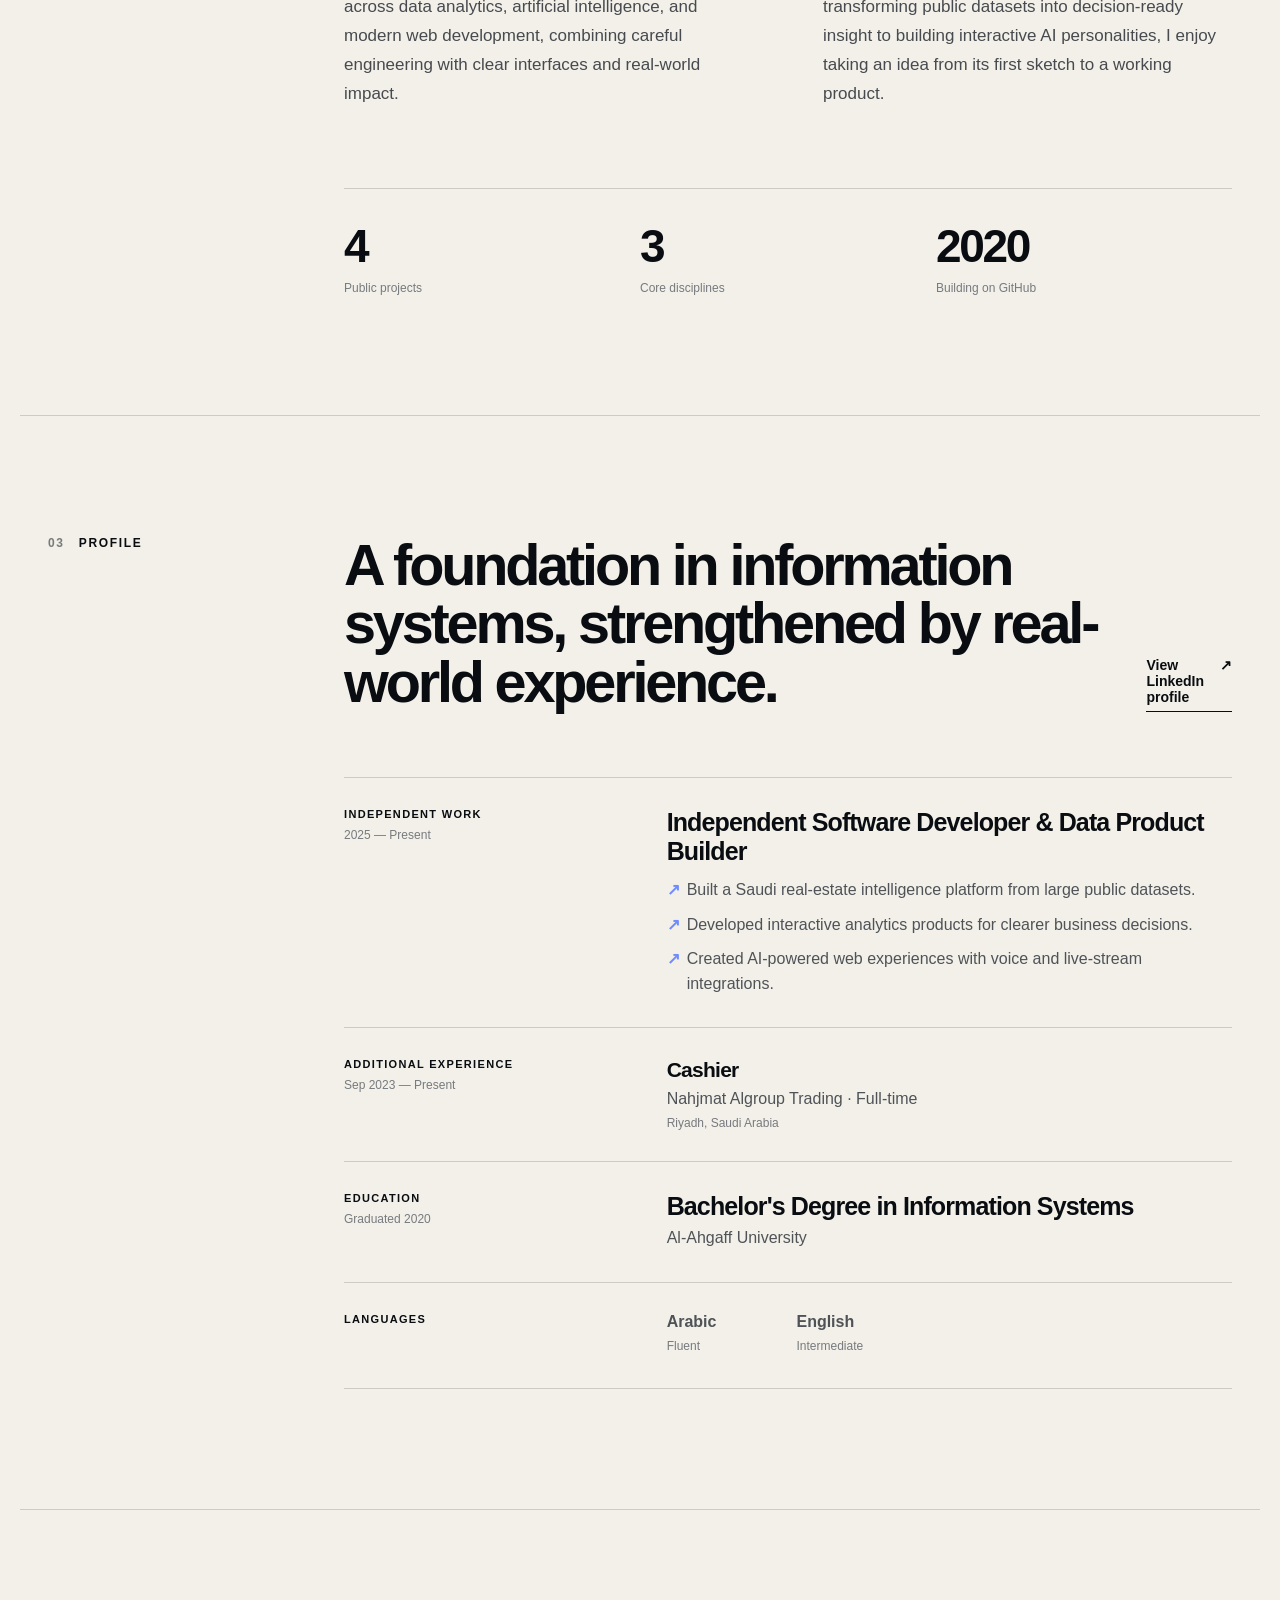
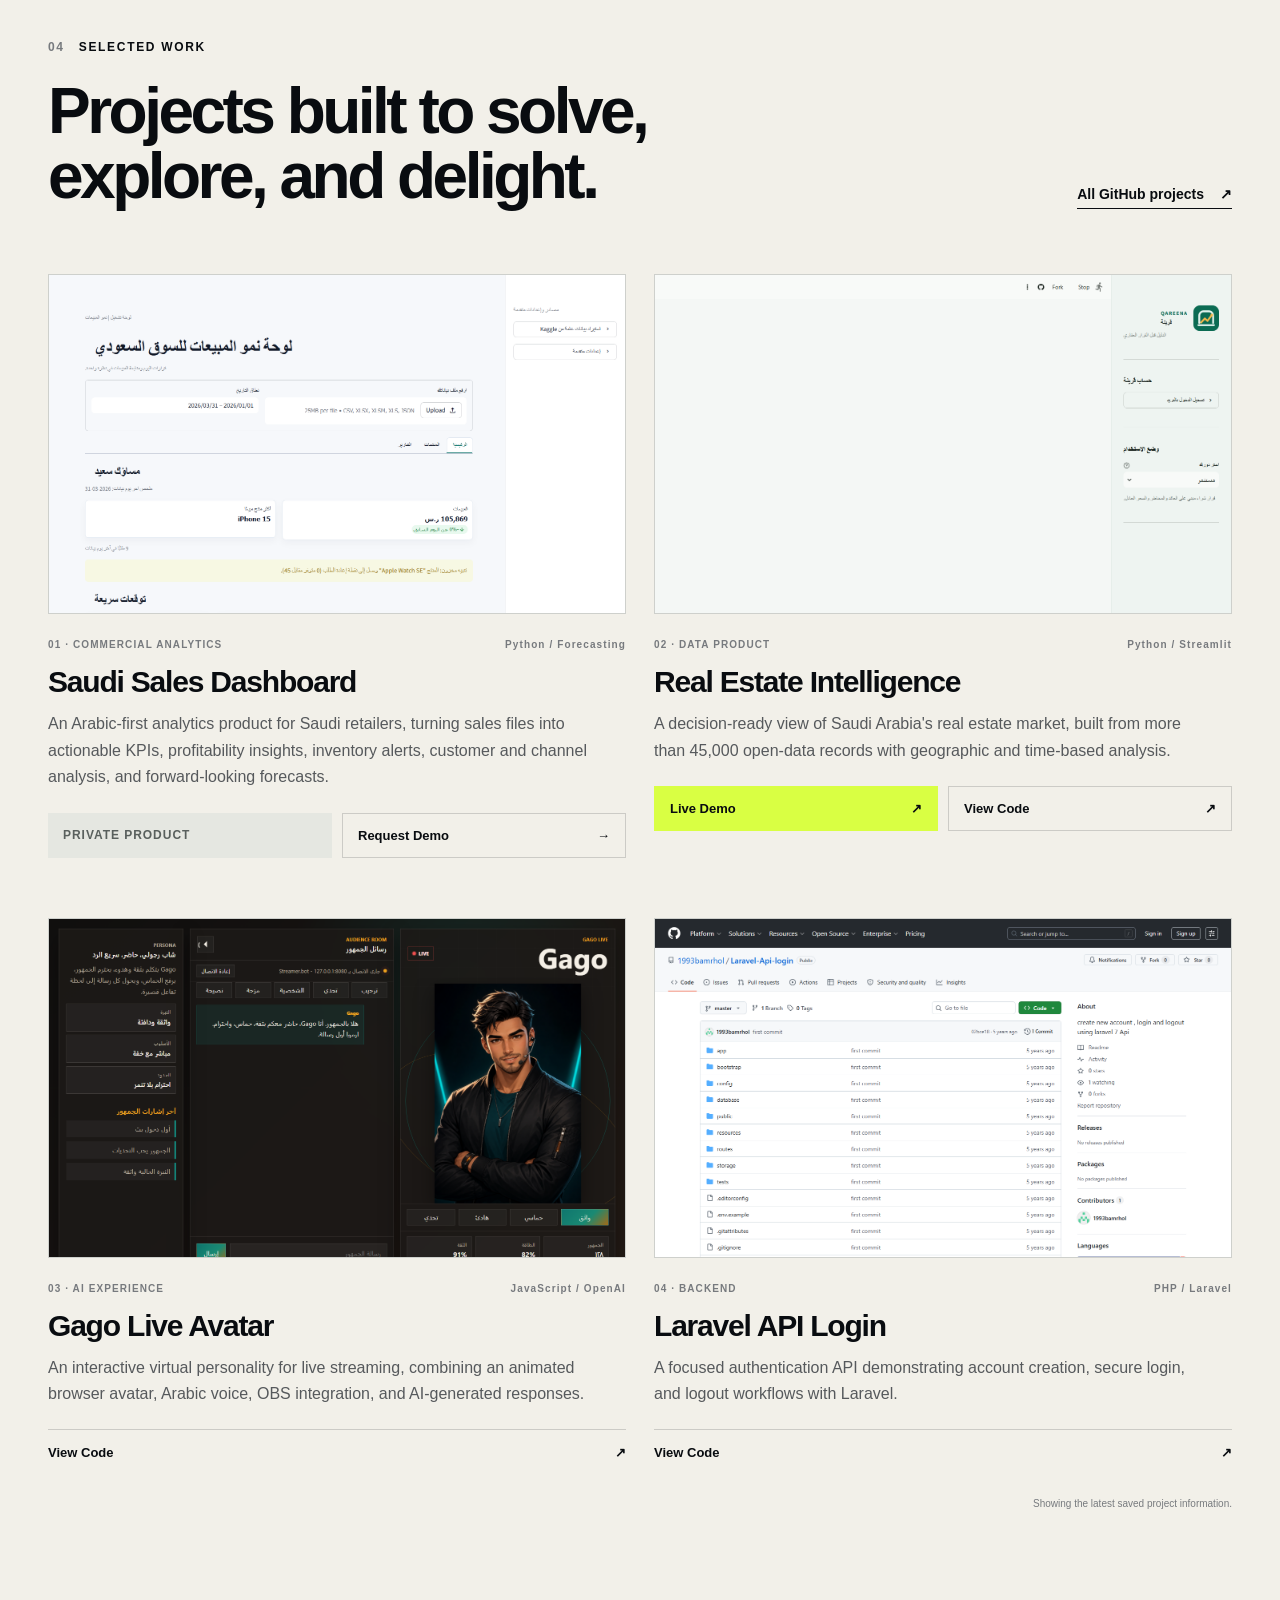
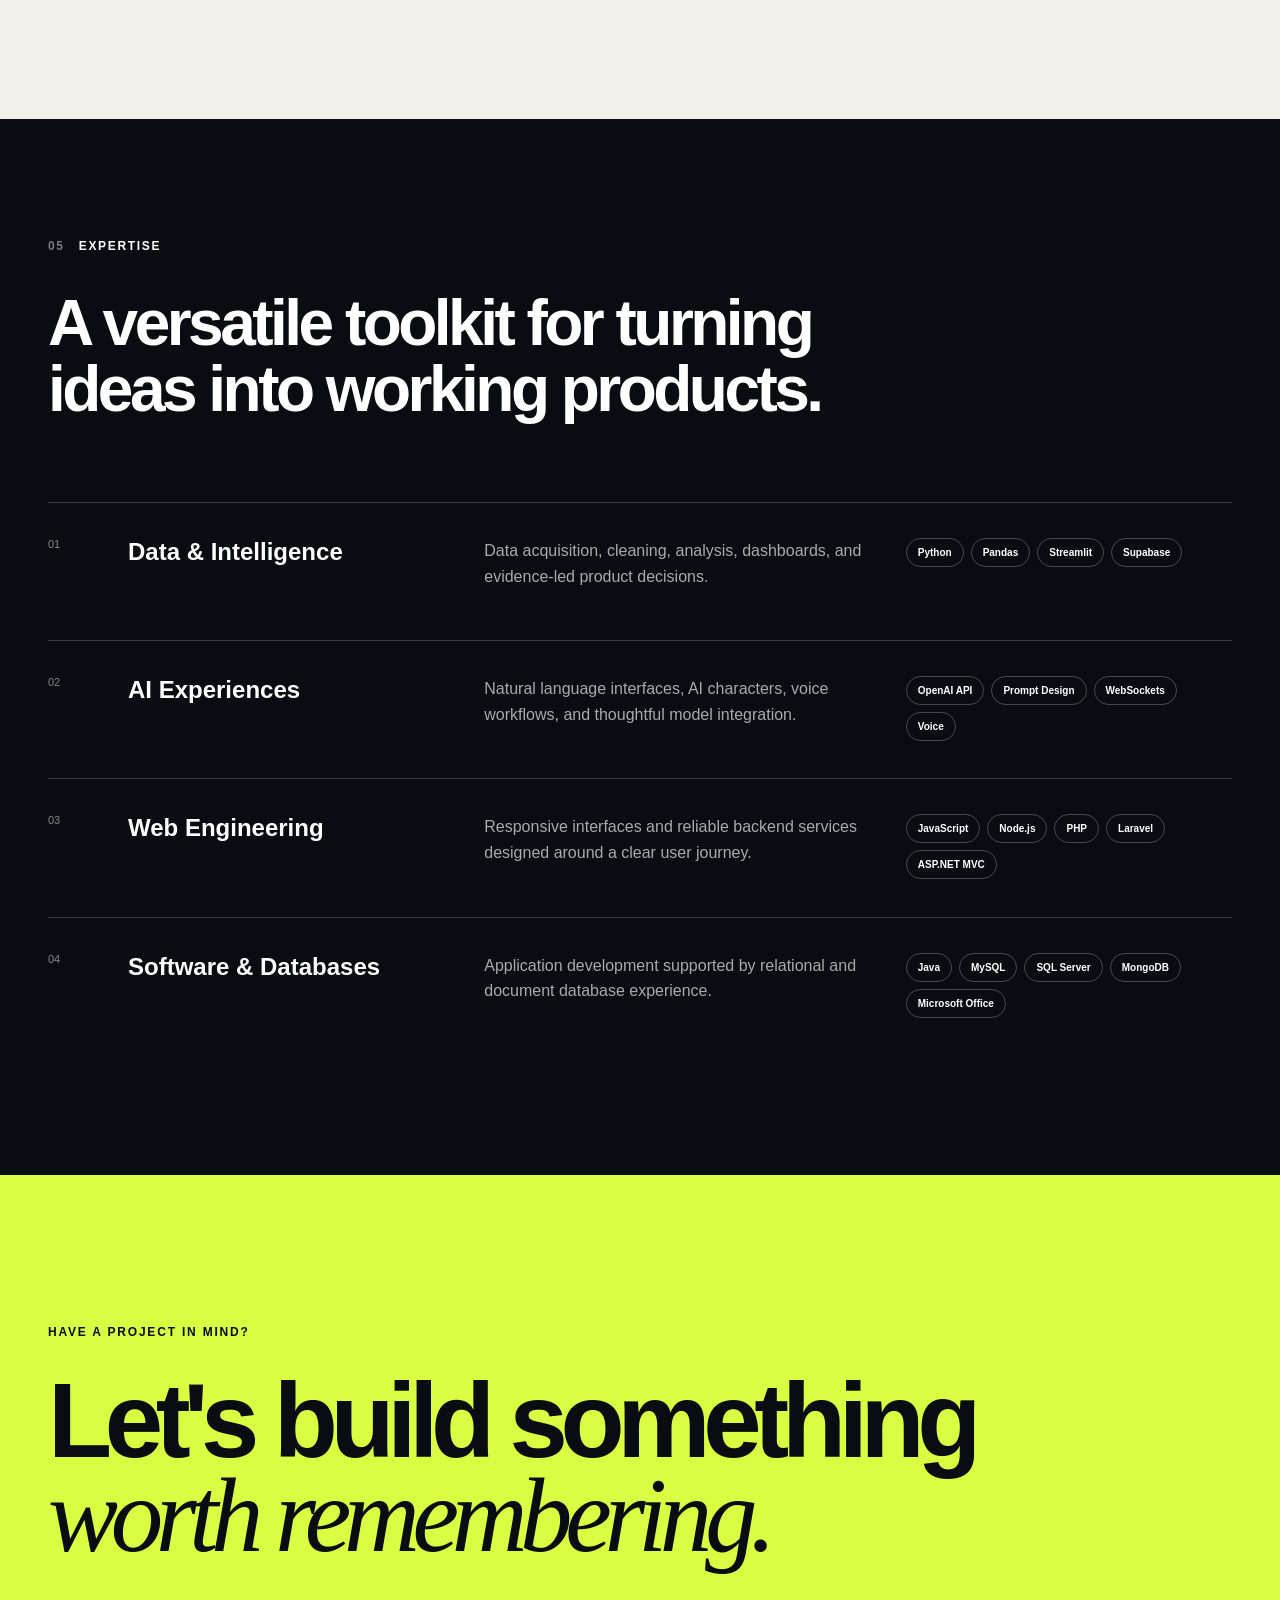
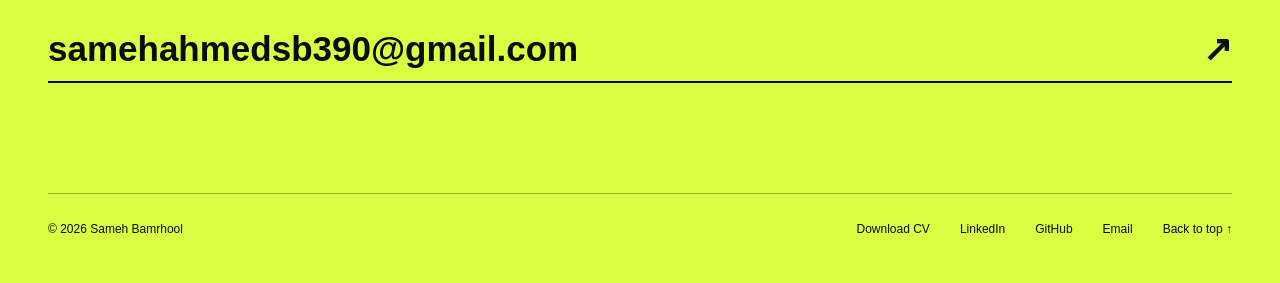
==== commit 43e2bc1f: "Add CV and product screenshots" ====
--- a/index.html
+++ b/index.html
@@ -34,6 +34,7 @@
         <p class="hero-lead">Information Systems graduate and software developer focused on data intelligence, AI-powered experiences, and dependable web applications.</p>
         <div class="hero-actions">
           <a class="button button-primary" href="#work">Explore my work <span aria-hidden="true">↘</span></a>
+          <a class="button button-cv" href="assets/Sameh-Bamrhool-CV.pdf" download>Download CV <span aria-hidden="true">↓</span></a>
           <a class="text-link" href="mailto:samehahmedsb390@gmail.com">Let's work together <span aria-hidden="true">→</span></a>
         </div>
       </div>
@@ -98,9 +99,16 @@
         <a class="text-link" href="https://github.com/1993bamrhol?tab=repositories" target="_blank" rel="noreferrer">All GitHub projects <span aria-hidden="true">↗</span></a>
       </div>
       <div class="project-grid" id="project-grid" aria-live="polite">
-        <article class="project-card project-featured reveal">
-          <div class="project-art art-data"><span>45,198</span><small>records mapped</small></div>
-          <div class="project-meta"><span>01 · DATA PRODUCT</span><span>Python / Streamlit</span></div>
+        <article class="project-card reveal">
+          <figure class="project-shot"><img src="assets/saudi-sales-dashboard.png" alt="Saudi Sales Dashboard showing sales KPIs, product performance, inventory alerts, and forecasts" width="1440" height="900"></figure>
+          <div class="project-meta"><span>01 · COMMERCIAL ANALYTICS</span><span>Python / Forecasting</span></div>
+          <h3>Saudi Sales Dashboard</h3>
+          <p>An Arabic-first analytics product for Saudi retailers, turning sales files into actionable KPIs, profitability insights, inventory alerts, customer and channel analysis, and forward-looking forecasts.</p>
+          <div class="project-actions"><span class="project-private">Private product</span><a class="project-action" href="mailto:samehahmedsb390@gmail.com?subject=Saudi%20Sales%20Dashboard%20Demo">Request Demo <span>→</span></a></div>
+        </article>
+        <article class="project-card reveal">
+          <figure class="project-shot project-shot-real-estate"><img src="assets/real-estate-intelligence.png" alt="Qareena real-estate intelligence application interface" width="1440" height="900" loading="lazy"></figure>
+          <div class="project-meta"><span>02 · DATA PRODUCT</span><span>Python / Streamlit</span></div>
           <h3>Real Estate Intelligence</h3>
           <p>A decision-ready view of Saudi Arabia's real estate market, built from more than 45,000 open-data records with geographic and time-based analysis.</p>
           <div class="project-actions">
@@ -109,15 +117,15 @@
           </div>
         </article>
         <article class="project-card reveal">
-          <div class="project-art art-avatar"><div class="orb"></div><span>LIVE<br>AVATAR</span></div>
-          <div class="project-meta"><span>02 · AI EXPERIENCE</span><span>JavaScript / OpenAI</span></div>
+          <figure class="project-shot"><img src="assets/vtuber-live-avatar.png" alt="Gago Live Avatar audience control room and animated presenter interface" width="1440" height="900" loading="lazy"></figure>
+          <div class="project-meta"><span>03 · AI EXPERIENCE</span><span>JavaScript / OpenAI</span></div>
           <h3>Gago Live Avatar</h3>
           <p>An interactive virtual personality for live streaming, combining an animated browser avatar, Arabic voice, OBS integration, and AI-generated responses.</p>
           <a href="https://github.com/1993bamrhol/Vtuber" target="_blank" rel="noreferrer" aria-label="View Gago Live Avatar on GitHub">View Code <span>↗</span></a>
         </article>
         <article class="project-card reveal">
-          <div class="project-art art-api"><span>{ API }</span><div></div><div></div><div></div></div>
-          <div class="project-meta"><span>03 · BACKEND</span><span>PHP / Laravel</span></div>
+          <figure class="project-shot"><img src="assets/laravel-api-login.png" alt="Laravel API Login repository showing the backend application structure" width="1440" height="900" loading="lazy"></figure>
+          <div class="project-meta"><span>04 · BACKEND</span><span>PHP / Laravel</span></div>
           <h3>Laravel API Login</h3>
           <p>A focused authentication API demonstrating account creation, secure login, and logout workflows with Laravel.</p>
           <a href="https://github.com/1993bamrhol/Laravel-Api-login" target="_blank" rel="noreferrer" aria-label="View Laravel API Login on GitHub">View Code <span>↗</span></a>
@@ -145,7 +153,7 @@
       </div>
       <footer>
         <p>© <span id="year"></span> Sameh Bamrhool</p>
-        <div><a href="https://www.linkedin.com/in/sameh-bamrhool-369201279" target="_blank" rel="noreferrer">LinkedIn</a><a href="https://github.com/1993bamrhol" target="_blank" rel="noreferrer">GitHub</a><a href="mailto:samehahmedsb390@gmail.com">Email</a><a href="#top">Back to top ↑</a></div>
+        <div><a href="assets/Sameh-Bamrhool-CV.pdf" download>Download CV</a><a href="https://www.linkedin.com/in/sameh-bamrhool-369201279" target="_blank" rel="noreferrer">LinkedIn</a><a href="https://github.com/1993bamrhol" target="_blank" rel="noreferrer">GitHub</a><a href="mailto:samehahmedsb390@gmail.com">Email</a><a href="#top">Back to top ↑</a></div>
       </footer>
     </section>
   </main>
--- a/profile.css
+++ b/profile.css
@@ -3,6 +3,15 @@
   font-size: 14px;
   font-weight: 800;
   letter-spacing: .02em;
+}
+
+.button-cv {
+  border: 1px solid var(--ink);
+  color: var(--ink);
+}
+
+.button-cv:hover {
+  background: var(--acid);
 }
 
 .vision-strip {
@@ -126,6 +135,51 @@
   margin-top: 22px;
 }
 
+.project-grid {
+  grid-template-columns: repeat(2, minmax(0, 1fr));
+}
+
+.project-card:nth-child(3) {
+  grid-column: auto;
+}
+
+.project-shot {
+  height: 340px;
+  margin: 0 0 25px;
+  overflow: hidden;
+  background: #dfe2dc;
+  border: 1px solid rgba(9, 12, 16, .08);
+}
+
+.project-shot img {
+  display: block;
+  width: 100%;
+  height: 100%;
+  object-fit: cover;
+  object-position: top center;
+  transition: transform .55s ease;
+}
+
+.project-shot-real-estate img {
+  object-position: right top;
+}
+
+.project-card:hover .project-shot img {
+  transform: scale(1.025);
+}
+
+.project-private {
+  display: flex;
+  align-items: center;
+  padding: 14px 15px;
+  background: #e5e7e1;
+  color: #59605d;
+  font-size: 12px;
+  font-weight: 700;
+  text-transform: uppercase;
+  letter-spacing: .08em;
+}
+
 .project-action {
   display: flex;
   justify-content: space-between;
@@ -188,4 +242,17 @@
   .project-actions {
     grid-template-columns: 1fr;
   }
-}
+
+  .project-grid {
+    grid-template-columns: 1fr;
+  }
+
+  .project-shot {
+    height: 280px;
+  }
+
+  .hero-actions {
+    align-items: stretch;
+    flex-direction: column;
+  }
+}
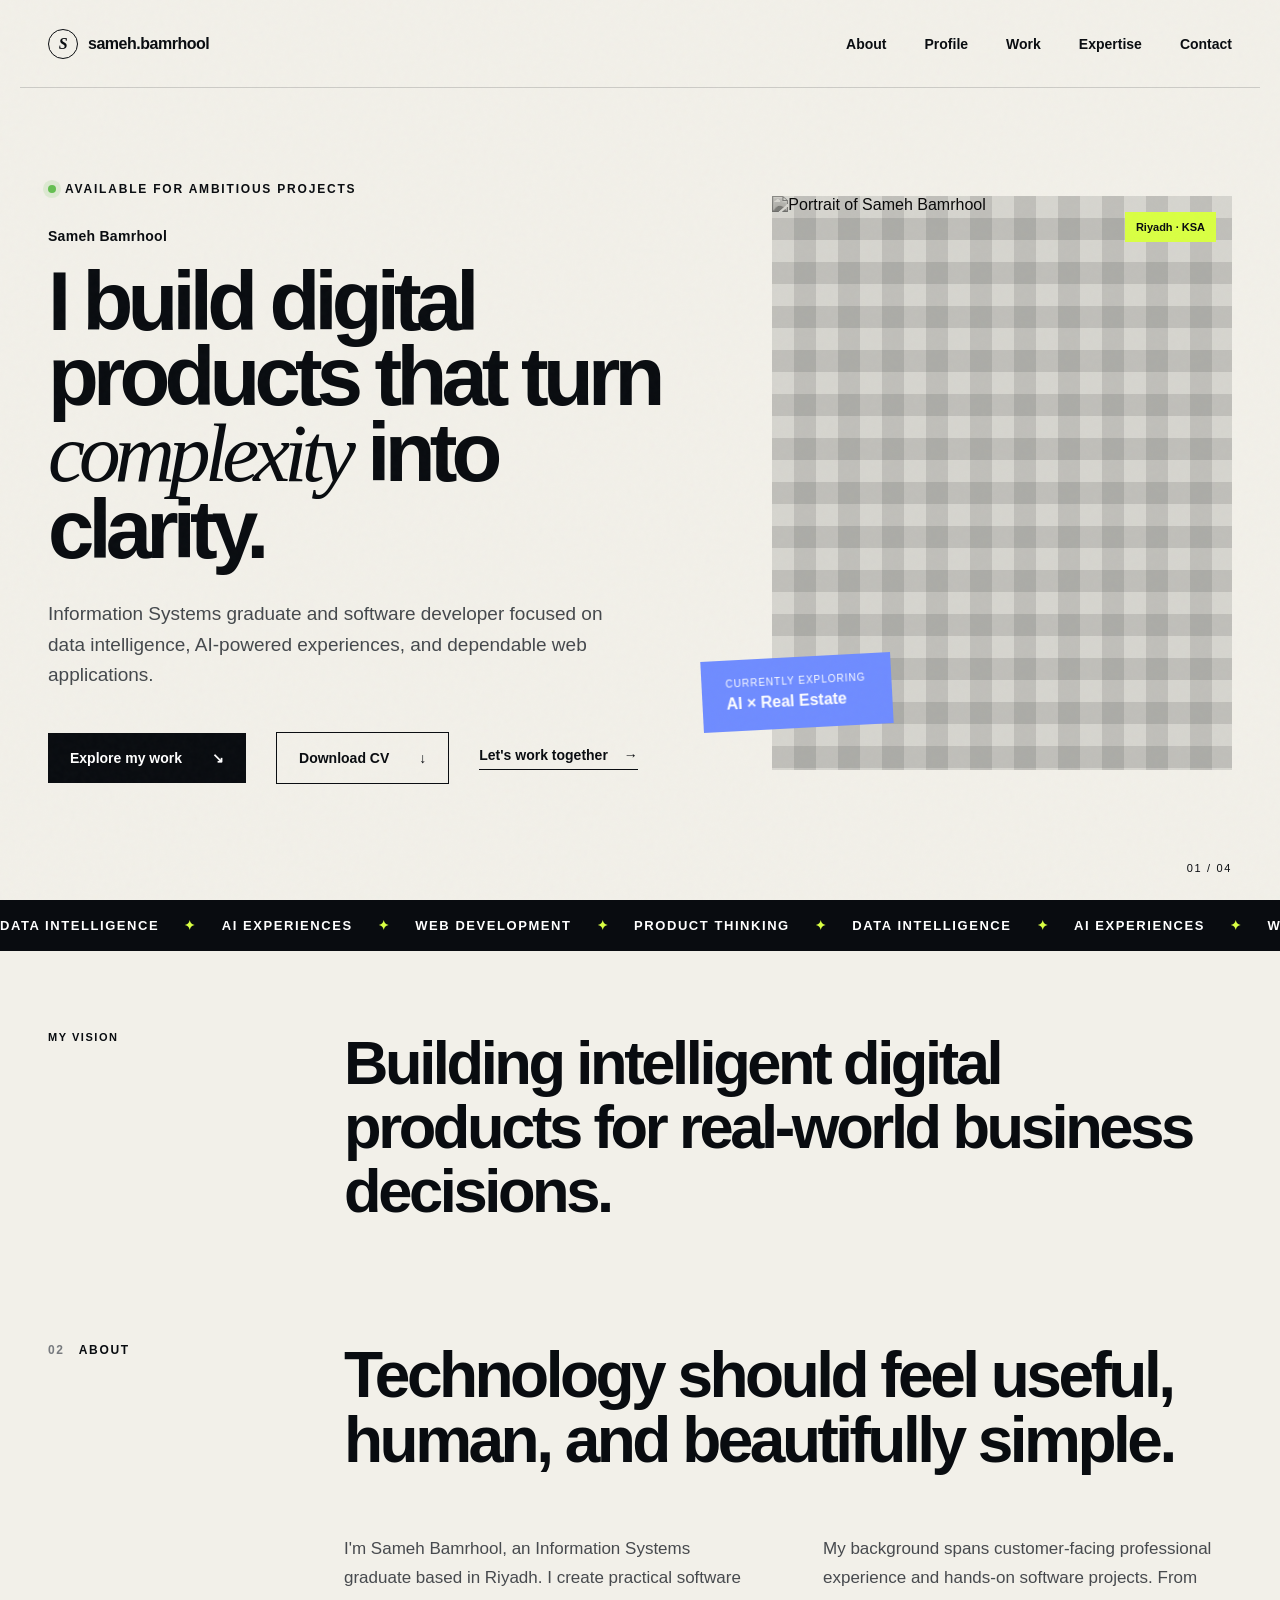
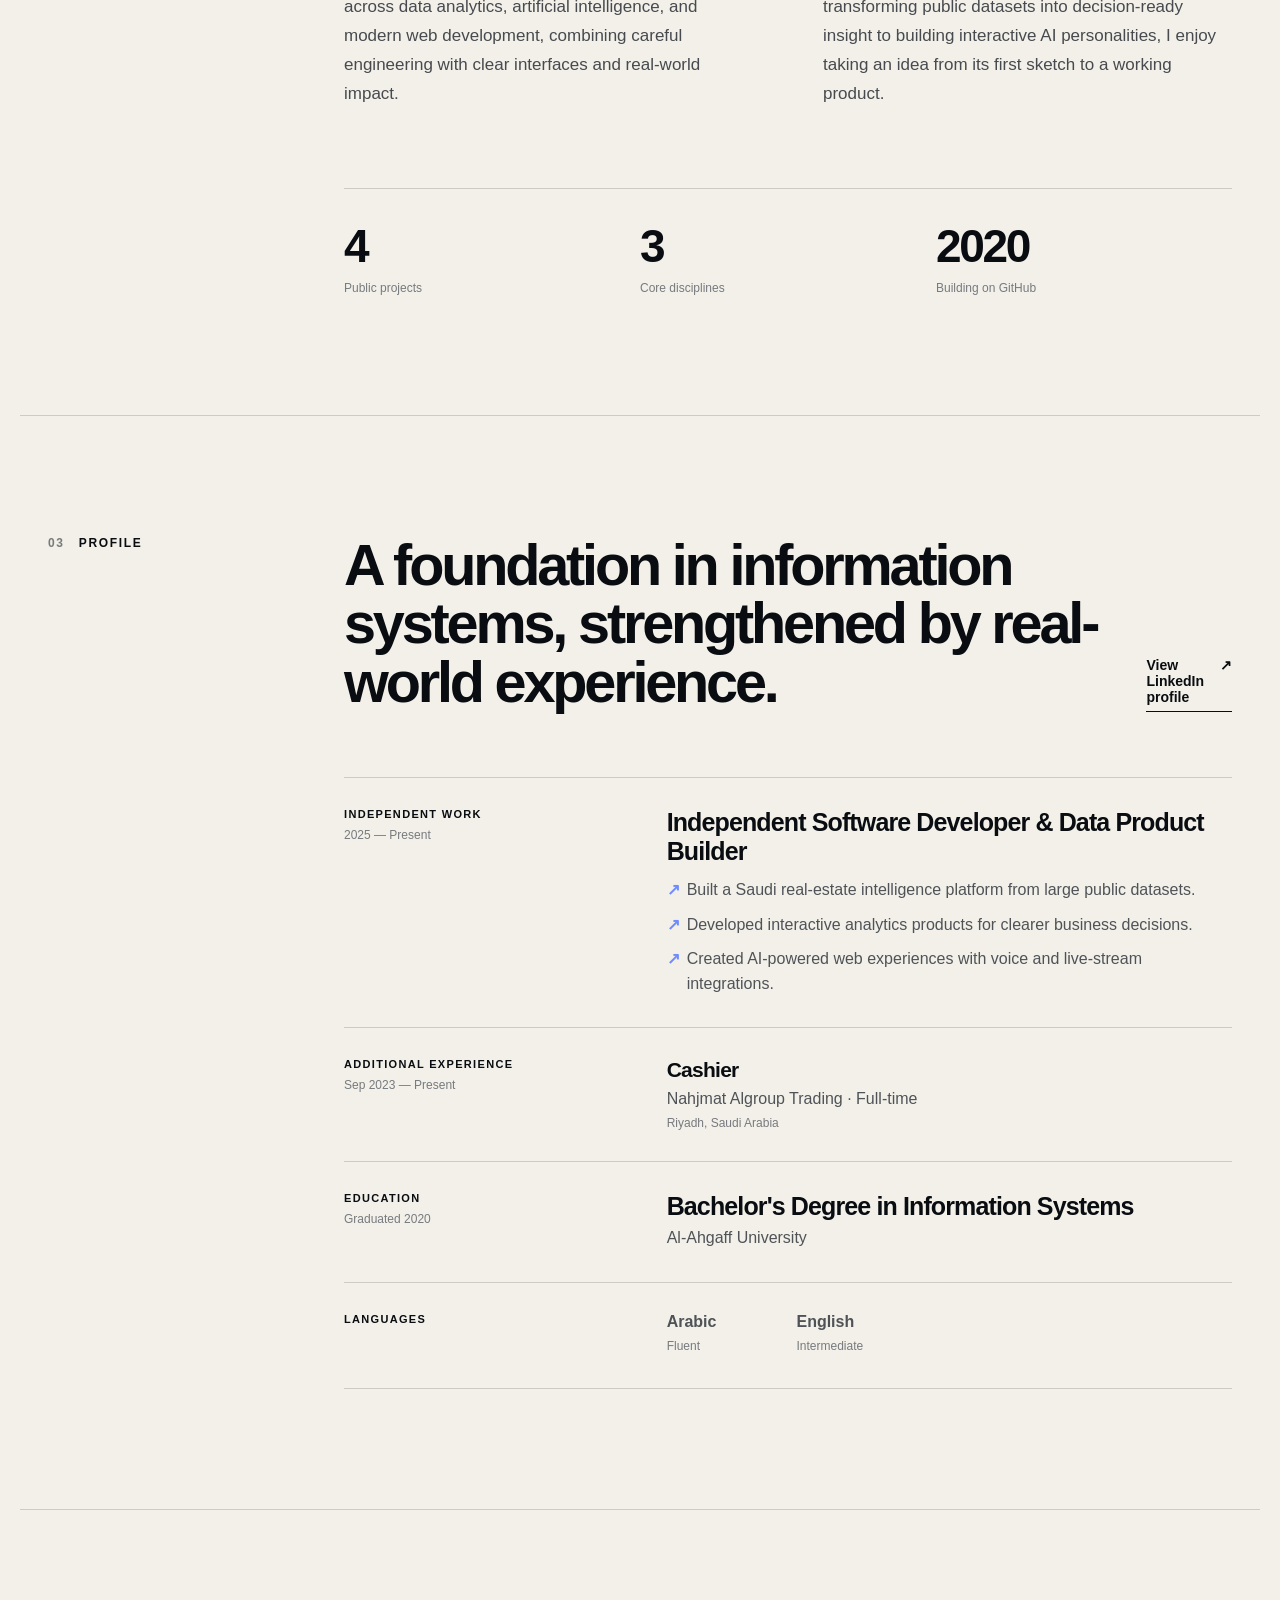
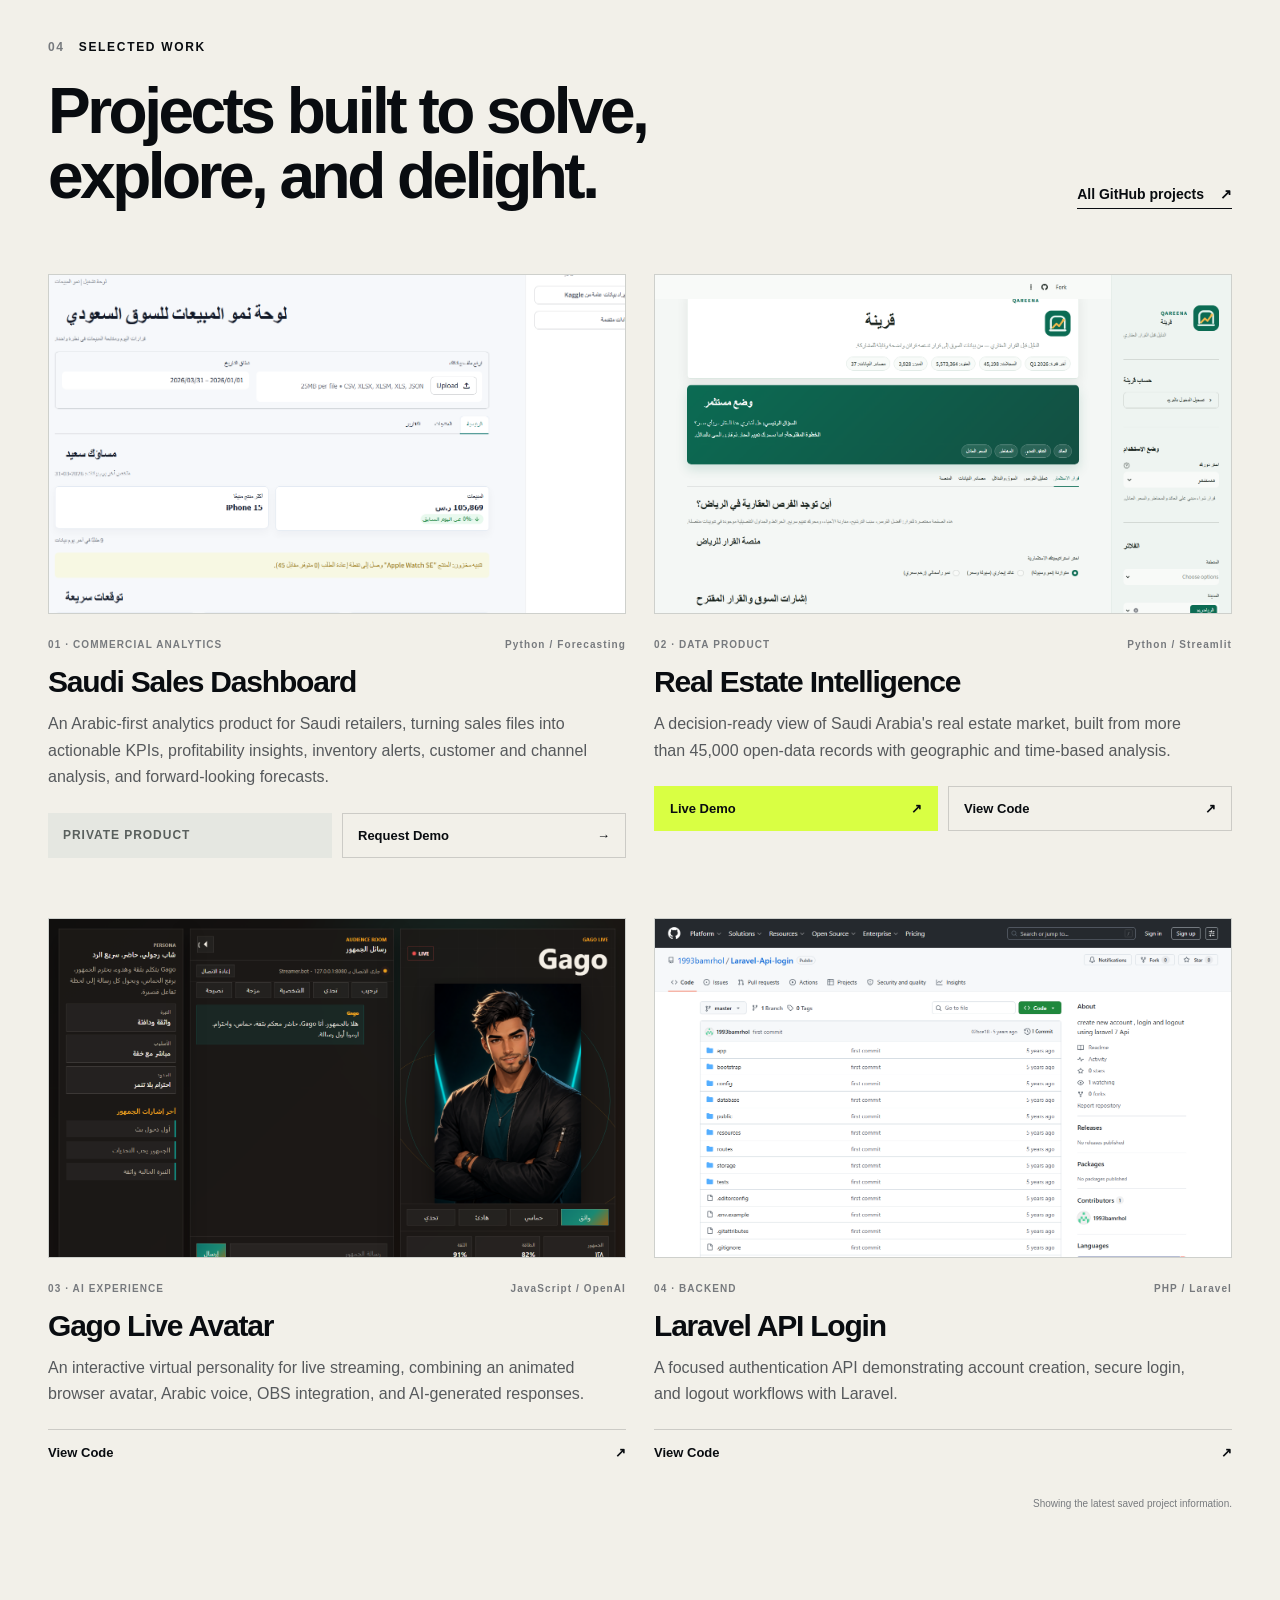
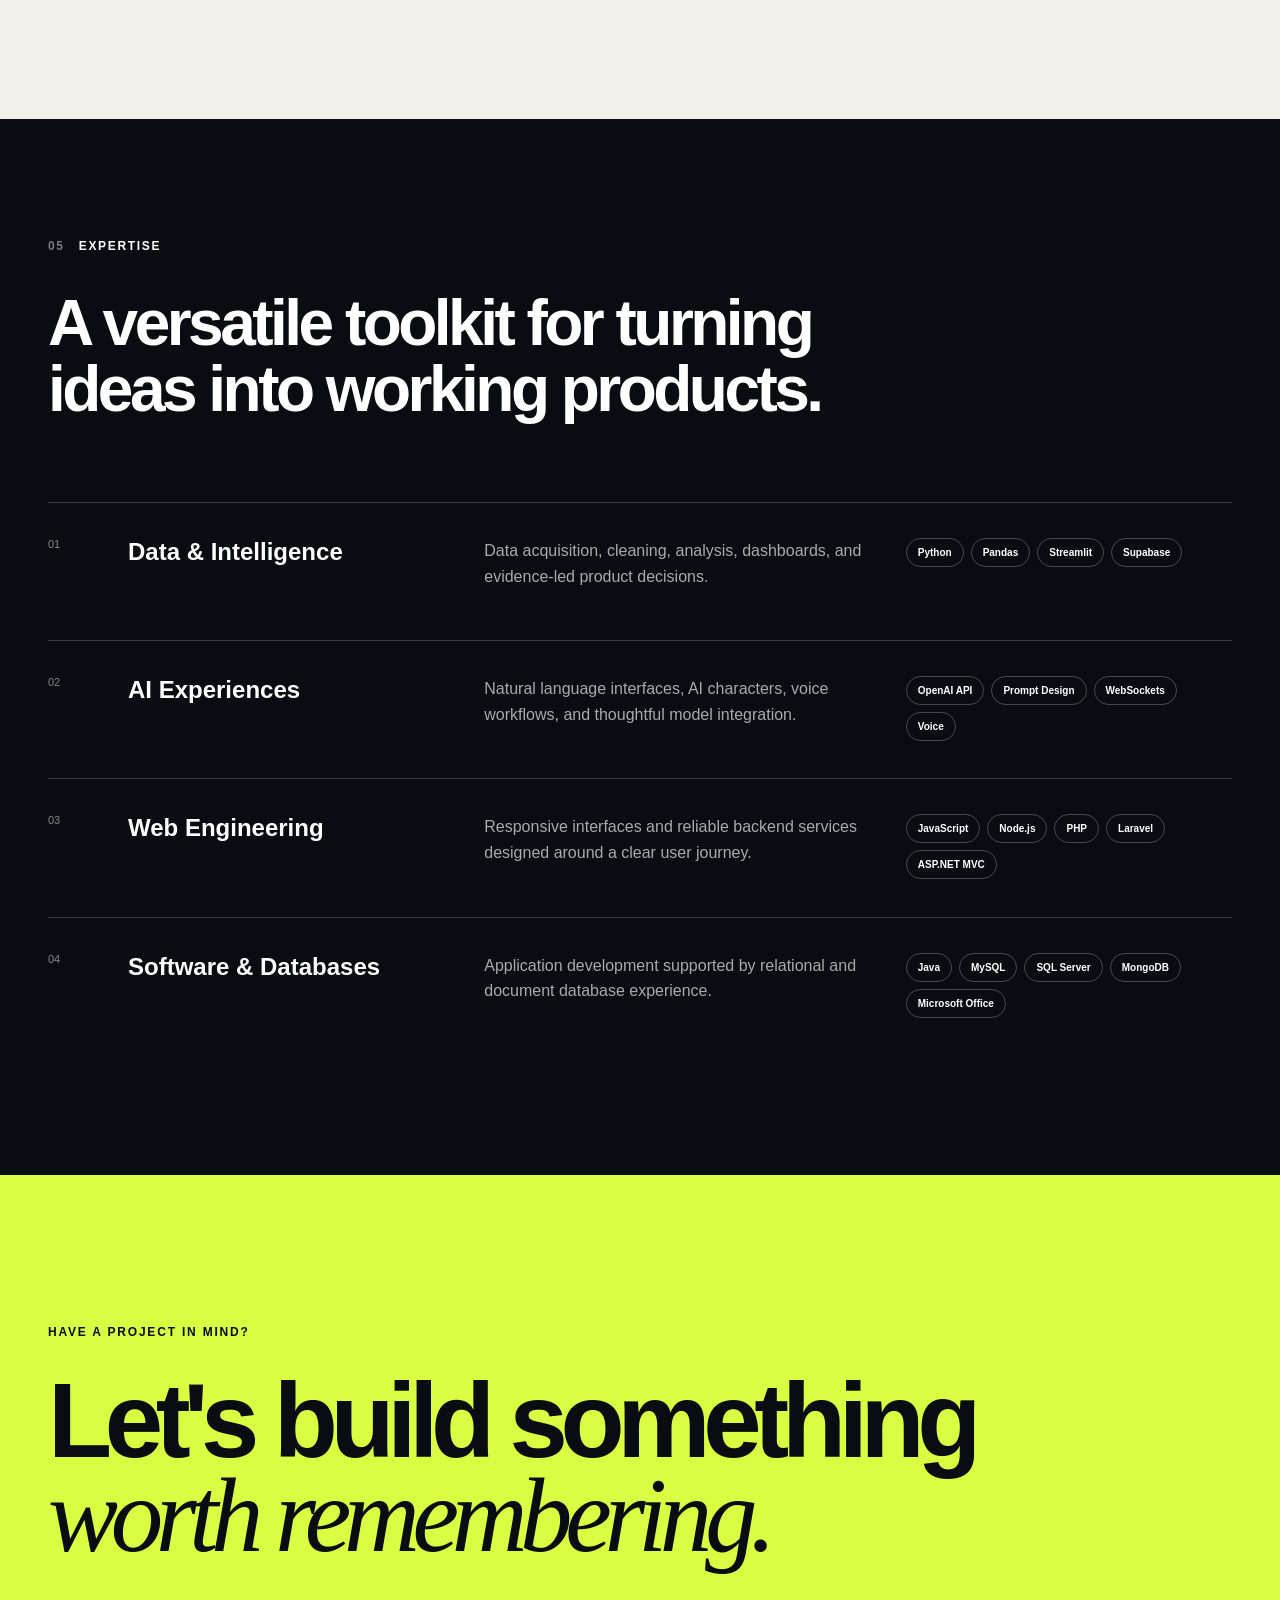
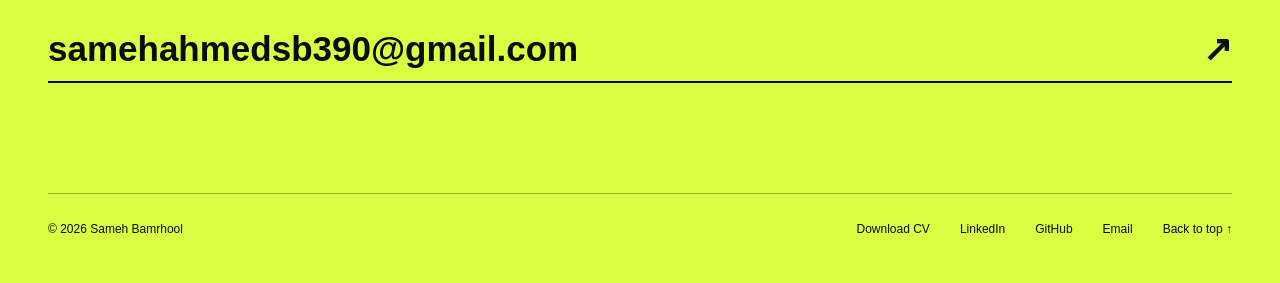
==== commit 827f4de8: "Improve project screenshots" ====
--- a/index.html
+++ b/index.html
@@ -100,7 +100,7 @@
       </div>
       <div class="project-grid" id="project-grid" aria-live="polite">
         <article class="project-card reveal">
-          <figure class="project-shot"><img src="assets/saudi-sales-dashboard.png" alt="Saudi Sales Dashboard showing sales KPIs, product performance, inventory alerts, and forecasts" width="1440" height="900"></figure>
+          <figure class="project-shot project-shot-sales"><img src="assets/saudi-sales-dashboard.png" alt="Saudi Sales Dashboard showing sales KPIs, product performance, inventory alerts, and forecasts" width="1440" height="900"></figure>
           <div class="project-meta"><span>01 · COMMERCIAL ANALYTICS</span><span>Python / Forecasting</span></div>
           <h3>Saudi Sales Dashboard</h3>
           <p>An Arabic-first analytics product for Saudi retailers, turning sales files into actionable KPIs, profitability insights, inventory alerts, customer and channel analysis, and forward-looking forecasts.</p>
--- a/profile.css
+++ b/profile.css
@@ -161,11 +161,21 @@
 }
 
 .project-shot-real-estate img {
-  object-position: right top;
+  object-position: center top;
+}
+
+.project-shot-sales img {
+  object-position: center 62%;
+  transform: scale(1.12);
+  transform-origin: center 62%;
 }
 
 .project-card:hover .project-shot img {
   transform: scale(1.025);
+}
+
+.project-card:hover .project-shot-sales img {
+  transform: scale(1.17);
 }
 
 .project-private {
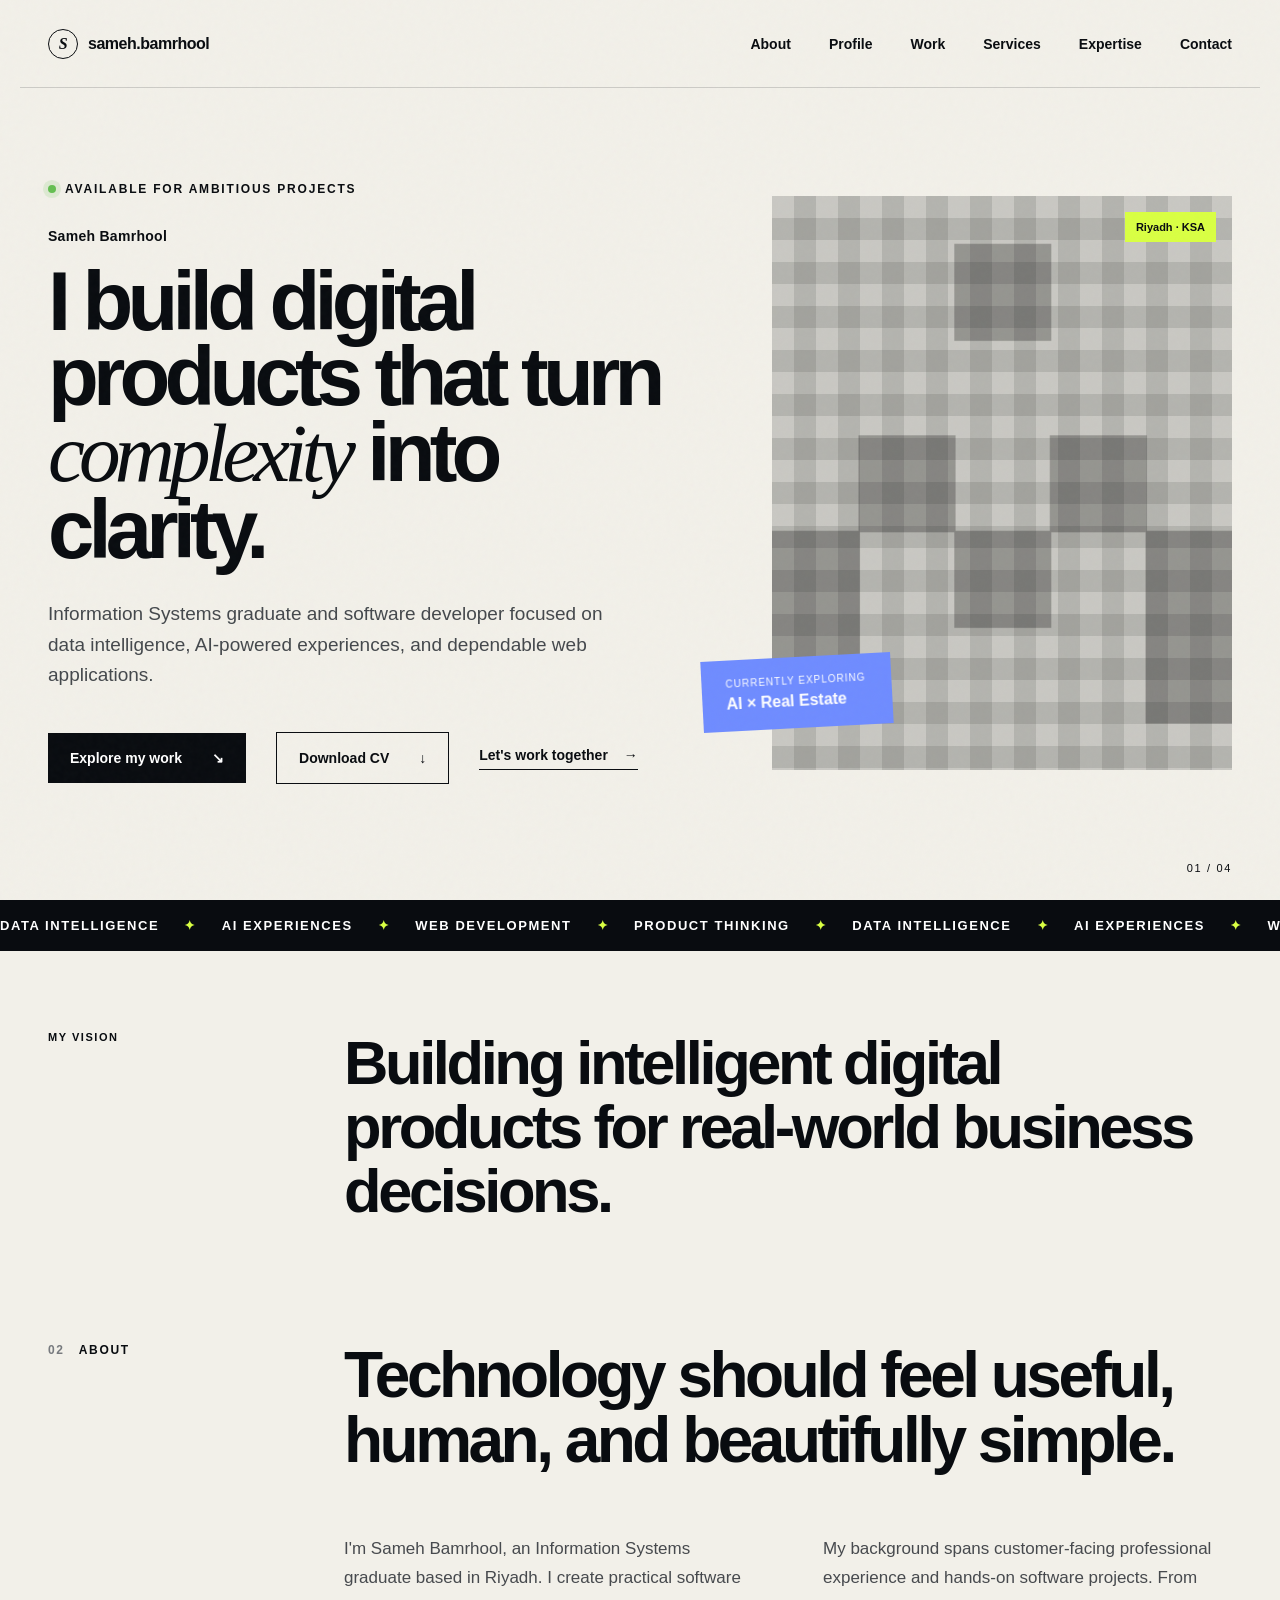
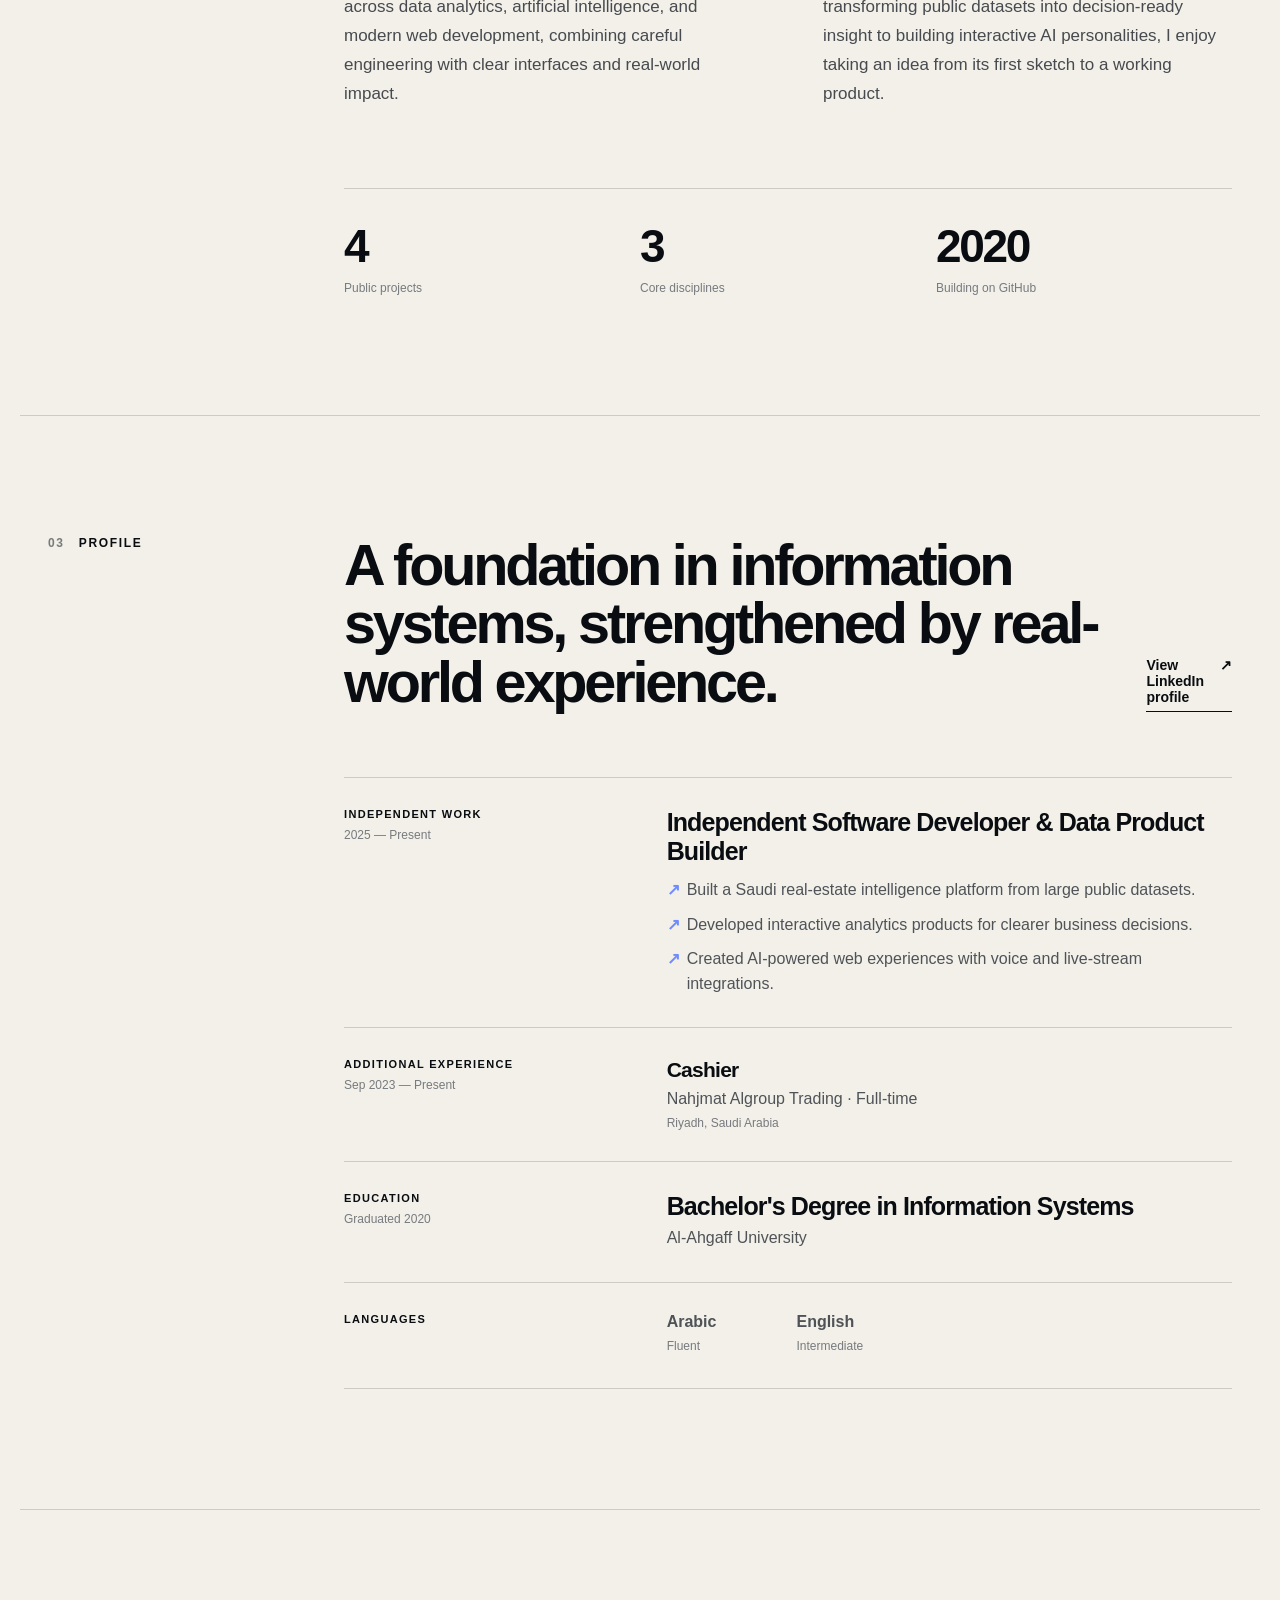
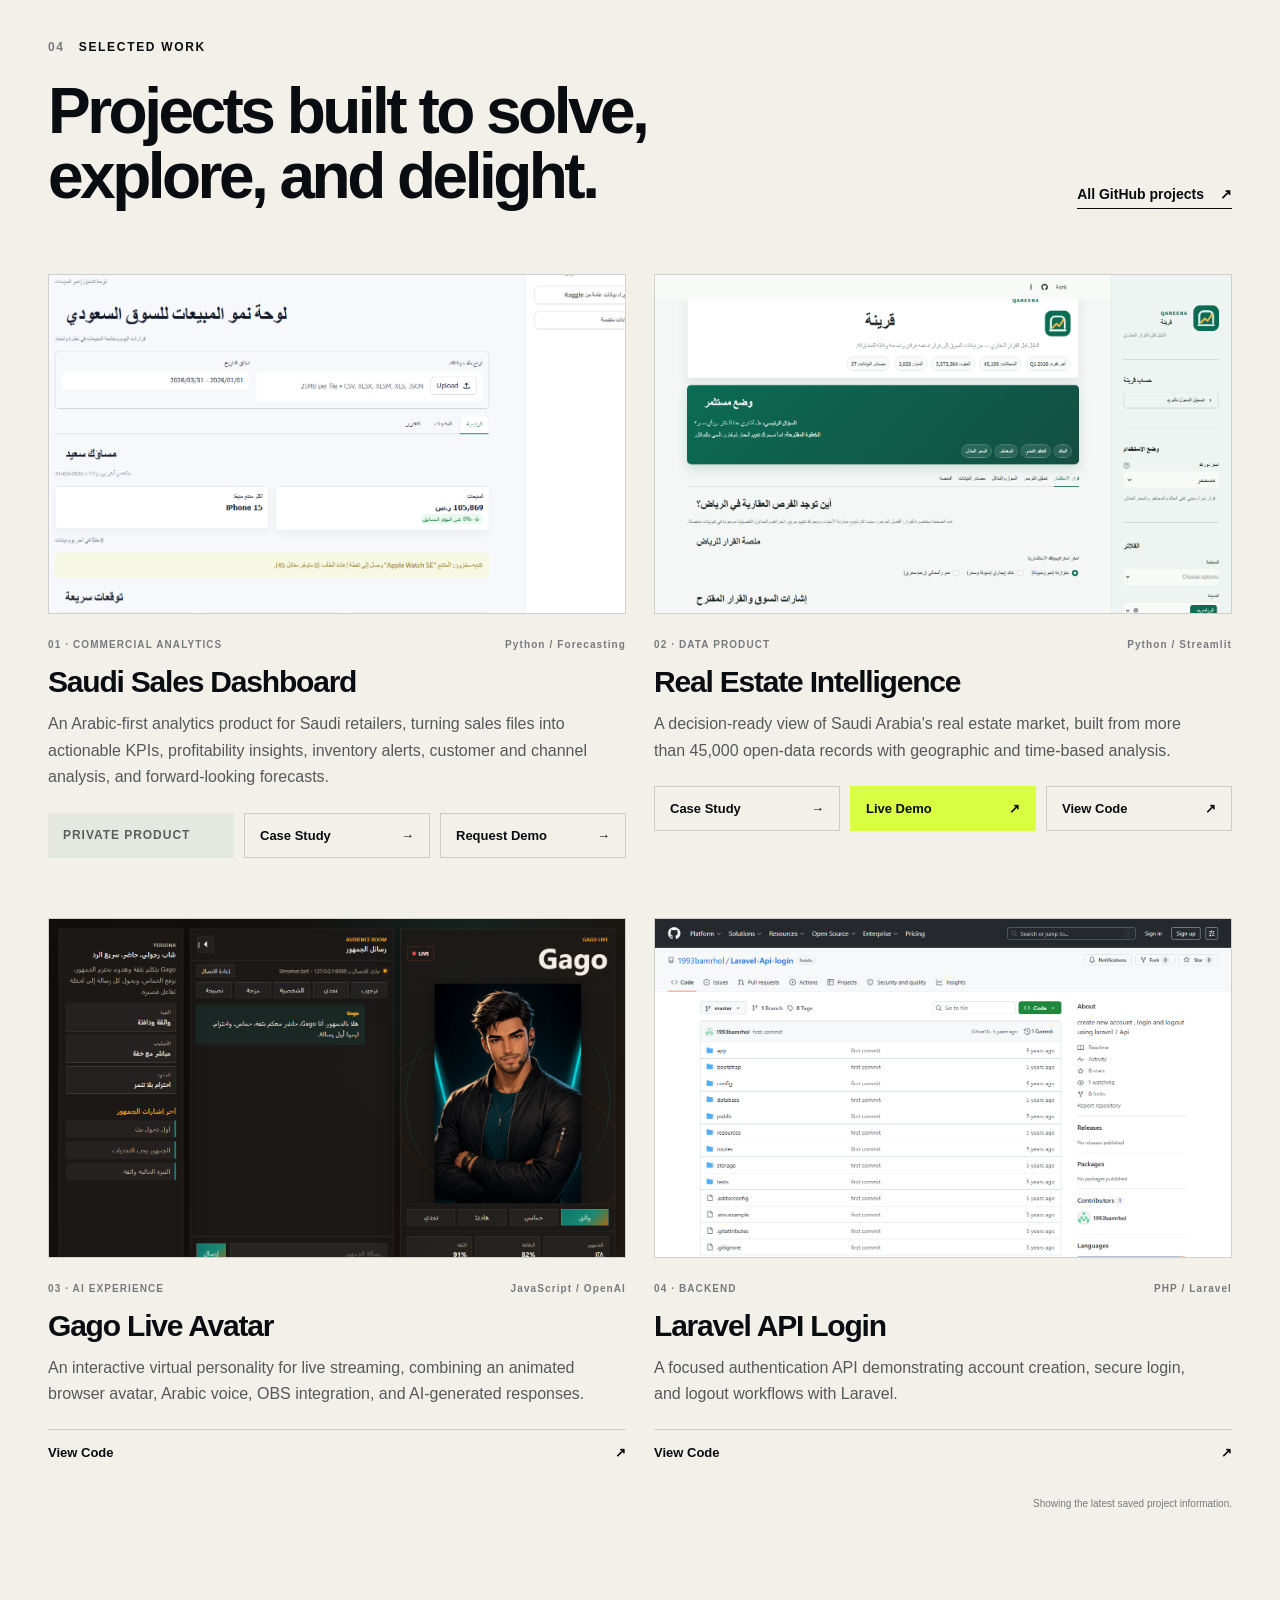
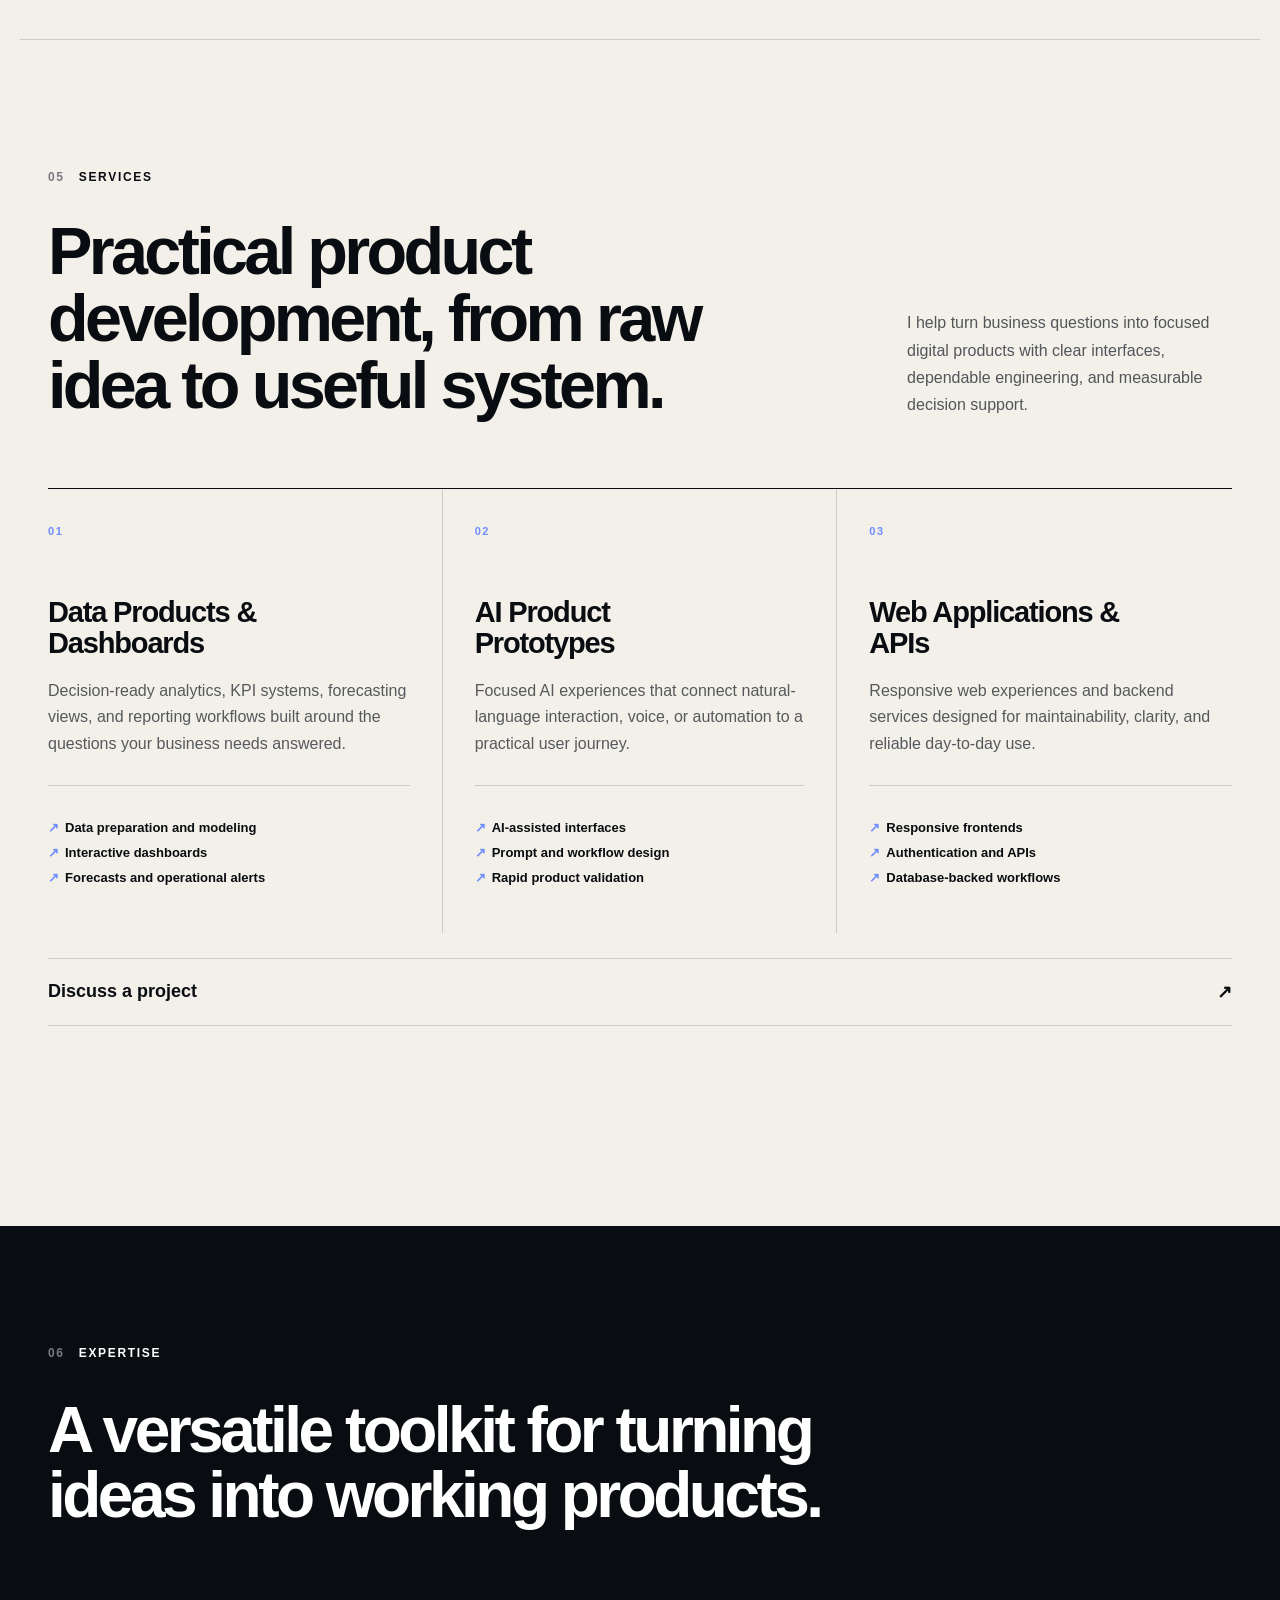
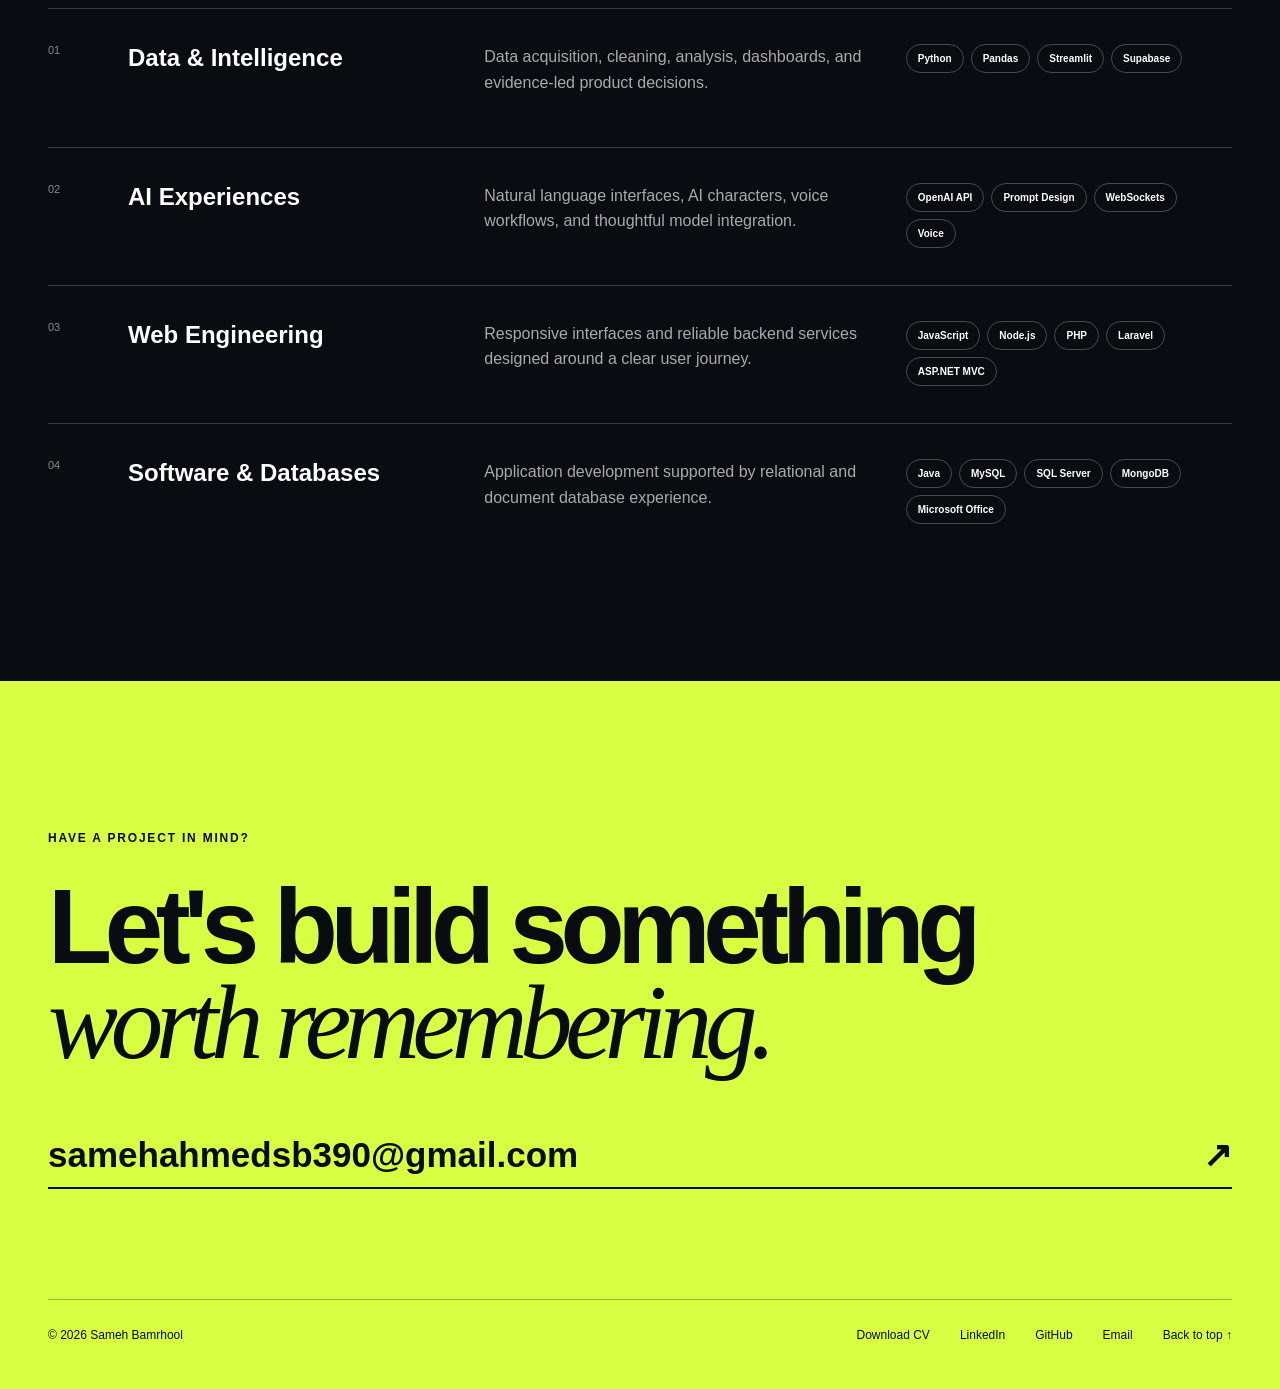
==== commit eb63acf6: "Add services and case studies" ====
--- a/index.html
+++ b/index.html
@@ -4,28 +4,76 @@
   <meta charset="UTF-8">
   <meta name="viewport" content="width=device-width, initial-scale=1.0">
   <meta name="description" content="The portfolio of Sameh Bamrhool — an Information Systems graduate and software developer building thoughtful data, AI, and web experiences.">
+  <meta name="author" content="Sameh Bamrhool">
+  <meta name="robots" content="index, follow, max-image-preview:large">
   <meta name="theme-color" content="#090c10">
+  <link rel="canonical" href="https://1993bamrhol.github.io/personal-portfolio/">
+  <meta property="og:type" content="website">
+  <meta property="og:locale" content="en_US">
+  <meta property="og:site_name" content="Sameh Bamrhool Portfolio">
+  <meta property="og:title" content="Sameh Bamrhool — Software Developer">
+  <meta property="og:description" content="Data intelligence, AI-powered experiences, and dependable web applications built for real-world decisions.">
+  <meta property="og:url" content="https://1993bamrhol.github.io/personal-portfolio/">
+  <meta property="og:image" content="https://1993bamrhol.github.io/personal-portfolio/assets/sameh-bamrhool-social-card.png">
+  <meta property="og:image:width" content="1200">
+  <meta property="og:image:height" content="630">
+  <meta property="og:image:alt" content="Sameh Bamrhool — Software Developer and Data Product Builder">
+  <meta name="twitter:card" content="summary_large_image">
+  <meta name="twitter:title" content="Sameh Bamrhool — Software Developer">
+  <meta name="twitter:description" content="Building intelligent digital products for real-world business decisions.">
+  <meta name="twitter:image" content="https://1993bamrhol.github.io/personal-portfolio/assets/sameh-bamrhool-social-card.png">
   <title>Sameh Bamrhool — Software Developer</title>
+  <link rel="icon" href="assets/favicon.svg" type="image/svg+xml">
+  <link rel="manifest" href="site.webmanifest">
   <link rel="preconnect" href="https://api.github.com">
-  <link rel="preconnect" href="https://avatars.githubusercontent.com">
   <link rel="stylesheet" href="styles.css">
   <link rel="stylesheet" href="profile.css">
+  <noscript><style>.reveal{opacity:1;transform:none}</style></noscript>
+  <script type="application/ld+json">
+    {
+      "@context": "https://schema.org",
+      "@type": "Person",
+      "name": "Sameh Bamrhool",
+      "url": "https://1993bamrhol.github.io/personal-portfolio/",
+      "image": "https://1993bamrhol.github.io/personal-portfolio/assets/sameh-github-avatar.jpg",
+      "jobTitle": "Software Developer and Data Product Builder",
+      "address": {
+        "@type": "PostalAddress",
+        "addressLocality": "Riyadh",
+        "addressCountry": "SA"
+      },
+      "sameAs": [
+        "https://github.com/1993bamrhol",
+        "https://www.linkedin.com/in/sameh-bamrhool-369201279"
+      ],
+      "knowsAbout": [
+        "Data Intelligence",
+        "Artificial Intelligence",
+        "Web Development",
+        "Python",
+        "JavaScript",
+        "Laravel"
+      ]
+    }
+  </script>
 </head>
 <body>
+  <a class="skip-link" href="#main-content">Skip to content</a>
   <div class="noise" aria-hidden="true"></div>
   <header class="site-header" id="top">
     <a class="brand" href="#top" aria-label="Home"><span class="brand-mark">S</span><span>sameh.bamrhool</span></a>
-    <button class="menu-button" type="button" aria-expanded="false" aria-controls="site-nav"><span></span><span></span></button>
+    <button class="menu-button" type="button" aria-label="Open navigation" aria-expanded="false" aria-controls="site-nav"><span></span><span></span></button>
     <nav id="site-nav" aria-label="Primary navigation">
       <a href="#about">About</a>
       <a href="#profile">Profile</a>
       <a href="#work">Work</a>
+      <a href="#services">Services</a>
       <a href="#expertise">Expertise</a>
       <a href="#contact">Contact</a>
     </nav>
   </header>
 
-  <main>
+  <main id="main-content">
     <section class="hero section" aria-labelledby="hero-title">
       <div class="hero-copy reveal">
         <p class="eyebrow"><span class="status-dot"></span> Available for ambitious projects</p>
@@ -38,10 +86,10 @@
           <a class="text-link" href="mailto:samehahmedsb390@gmail.com">Let's work together <span aria-hidden="true">→</span></a>
         </div>
       </div>
-      <div class="hero-visual reveal" aria-label="Profile portrait">
+      <div class="hero-visual reveal" aria-label="Sameh Bamrhool identity graphic">
         <div class="portrait-frame">
           <div class="portrait-grid" aria-hidden="true"></div>
-          <img src="https://avatars.githubusercontent.com/u/75991691?v=4" alt="Portrait of Sameh Bamrhool" width="720" height="720">
+          <img src="assets/sameh-github-avatar.jpg" alt="Sameh Bamrhool GitHub identity graphic" width="420" height="420" fetchpriority="high" decoding="async">
           <span class="portrait-label">Riyadh · KSA</span>
         </div>
         <div class="floating-note"><span>Currently exploring</span><strong>AI × Real Estate</strong></div>
@@ -104,14 +152,15 @@
           <div class="project-meta"><span>01 · COMMERCIAL ANALYTICS</span><span>Python / Forecasting</span></div>
           <h3>Saudi Sales Dashboard</h3>
           <p>An Arabic-first analytics product for Saudi retailers, turning sales files into actionable KPIs, profitability insights, inventory alerts, customer and channel analysis, and forward-looking forecasts.</p>
-          <div class="project-actions"><span class="project-private">Private product</span><a class="project-action" href="mailto:samehahmedsb390@gmail.com?subject=Saudi%20Sales%20Dashboard%20Demo">Request Demo <span>→</span></a></div>
+          <div class="project-actions project-actions-three"><span class="project-private">Private product</span><a class="project-action" href="case-study-sales-dashboard.html">Case Study <span>→</span></a><a class="project-action" href="mailto:samehahmedsb390@gmail.com?subject=Saudi%20Sales%20Dashboard%20Demo">Request Demo <span>→</span></a></div>
         </article>
         <article class="project-card reveal">
           <figure class="project-shot project-shot-real-estate"><img src="assets/real-estate-intelligence.png" alt="Qareena real-estate intelligence application interface" width="1440" height="900" loading="lazy"></figure>
           <div class="project-meta"><span>02 · DATA PRODUCT</span><span>Python / Streamlit</span></div>
           <h3>Real Estate Intelligence</h3>
           <p>A decision-ready view of Saudi Arabia's real estate market, built from more than 45,000 open-data records with geographic and time-based analysis.</p>
-          <div class="project-actions">
+          <div class="project-actions project-actions-three">
+            <a class="project-action" href="case-study-qareena.html">Case Study <span>→</span></a>
             <a class="project-action project-action-live" href="https://real-estate-intelligence-n7ibv43gwsfeuuew28wnht.streamlit.app/" target="_blank" rel="noreferrer">Live Demo <span>↗</span></a>
             <a class="project-action" href="https://github.com/1993bamrhol/Real-Estate-Intelligence" target="_blank" rel="noreferrer">View Code <span>↗</span></a>
           </div>
@@ -134,8 +183,22 @@
       <p class="github-status" id="github-status">Project metadata is refreshed from GitHub.</p>
     </section>
 
+    <section class="section services" id="services" aria-labelledby="services-title">
+      <div class="section-kicker reveal"><span>05</span> Services</div>
+      <div class="services-heading reveal">
+        <h2 id="services-title">Practical product development, from raw idea to useful system.</h2>
+        <p>I help turn business questions into focused digital products with clear interfaces, dependable engineering, and measurable decision support.</p>
+      </div>
+      <div class="services-grid">
+        <article class="reveal"><span>01</span><h3>Data Products &amp; Dashboards</h3><p>Decision-ready analytics, KPI systems, forecasting views, and reporting workflows built around the questions your business needs answered.</p><ul><li>Data preparation and modeling</li><li>Interactive dashboards</li><li>Forecasts and operational alerts</li></ul></article>
+        <article class="reveal"><span>02</span><h3>AI Product Prototypes</h3><p>Focused AI experiences that connect natural-language interaction, voice, or automation to a practical user journey.</p><ul><li>AI-assisted interfaces</li><li>Prompt and workflow design</li><li>Rapid product validation</li></ul></article>
+        <article class="reveal"><span>03</span><h3>Web Applications &amp; APIs</h3><p>Responsive web experiences and backend services designed for maintainability, clarity, and reliable day-to-day use.</p><ul><li>Responsive frontends</li><li>Authentication and APIs</li><li>Database-backed workflows</li></ul></article>
+      </div>
+      <a class="services-cta reveal" href="mailto:samehahmedsb390@gmail.com?subject=Project%20Inquiry">Discuss a project <span>↗</span></a>
+    </section>
+
     <section class="section expertise" id="expertise" aria-labelledby="expertise-title">
-      <div class="section-kicker reveal"><span>05</span> Expertise</div>
+      <div class="section-kicker reveal"><span>06</span> Expertise</div>
       <div class="expertise-intro reveal"><h2 id="expertise-title">A versatile toolkit for turning ideas into working products.</h2></div>
       <div class="expertise-list">
         <article class="reveal"><span>01</span><h3>Data & Intelligence</h3><p>Data acquisition, cleaning, analysis, dashboards, and evidence-led product decisions.</p><div class="tags"><b>Python</b><b>Pandas</b><b>Streamlit</b><b>Supabase</b></div></article>
--- a/profile.css
+++ b/profile.css
@@ -1,3 +1,27 @@
+.skip-link {
+  position: fixed;
+  top: 12px;
+  left: 12px;
+  z-index: 100;
+  padding: 12px 16px;
+  background: var(--acid);
+  color: var(--ink);
+  font-size: 13px;
+  font-weight: 800;
+  text-decoration: none;
+  transform: translateY(-150%);
+  transition: transform .2s ease;
+}
+
+.skip-link:focus {
+  transform: translateY(0);
+}
+
+:where(a, button):focus-visible {
+  outline: 3px solid var(--blue);
+  outline-offset: 4px;
+}
+
 .hero-name {
   margin: 32px 0 -18px;
   font-size: 14px;
@@ -133,6 +157,10 @@
   grid-template-columns: 1fr 1fr;
   gap: 10px;
   margin-top: 22px;
+}
+
+.project-actions-three {
+  grid-template-columns: repeat(3, minmax(0, 1fr));
 }
 
 .project-grid {
@@ -212,6 +240,114 @@
   border-color: var(--acid);
 }
 
+.services {
+  border-top: 1px solid var(--line);
+  padding-top: 130px;
+}
+
+.services-heading {
+  display: grid;
+  grid-template-columns: minmax(0, 1.7fr) minmax(260px, .7fr);
+  gap: 70px;
+  align-items: end;
+  margin: 34px 0 70px;
+}
+
+.services-heading h2 {
+  max-width: 780px;
+  margin: 0;
+  font-size: clamp(40px, 5.2vw, 70px);
+  line-height: 1;
+  letter-spacing: -.055em;
+}
+
+.services-heading p {
+  margin: 0;
+  color: #52565a;
+  font-size: 16px;
+  line-height: 1.7;
+}
+
+.services-grid {
+  display: grid;
+  grid-template-columns: repeat(3, minmax(0, 1fr));
+  border-top: 1px solid var(--ink);
+}
+
+.services-grid article {
+  min-height: 430px;
+  padding: 32px 32px 38px;
+  border-right: 1px solid var(--line);
+}
+
+.services-grid article:first-child {
+  padding-left: 0;
+}
+
+.services-grid article:last-child {
+  padding-right: 0;
+  border-right: 0;
+}
+
+.services-grid article > span {
+  color: var(--blue);
+  font-size: 11px;
+  font-weight: 700;
+  letter-spacing: .14em;
+}
+
+.services-grid h3 {
+  margin: 58px 0 18px;
+  max-width: 270px;
+  font-size: 29px;
+  line-height: 1.08;
+  letter-spacing: -.04em;
+}
+
+.services-grid p {
+  color: #56595c;
+  line-height: 1.65;
+}
+
+.services-grid ul {
+  margin: 28px 0 0;
+  padding: 24px 0 0;
+  border-top: 1px solid var(--line);
+  list-style: none;
+}
+
+.services-grid li {
+  position: relative;
+  margin: 10px 0;
+  padding-left: 17px;
+  font-size: 13px;
+  font-weight: 700;
+}
+
+.services-grid li::before {
+  content: "↗";
+  position: absolute;
+  left: 0;
+  color: var(--blue);
+}
+
+.services-cta {
+  display: flex;
+  justify-content: space-between;
+  margin-top: 25px;
+  padding: 22px 0;
+  border-top: 1px solid var(--line);
+  border-bottom: 1px solid var(--line);
+  color: inherit;
+  font-size: 18px;
+  font-weight: 700;
+  text-decoration: none;
+}
+
+.services-cta:hover {
+  color: #516bd7;
+}
+
 .language-row {
   display: flex;
   gap: 80px;
@@ -253,6 +389,29 @@
     grid-template-columns: 1fr;
   }
 
+  .services-heading,
+  .services-grid {
+    grid-template-columns: 1fr;
+  }
+
+  .services-heading {
+    gap: 25px;
+    margin-bottom: 50px;
+  }
+
+  .services-grid article,
+  .services-grid article:first-child,
+  .services-grid article:last-child {
+    min-height: 0;
+    padding: 30px 0 38px;
+    border-right: 0;
+    border-bottom: 1px solid var(--line);
+  }
+
+  .services-grid h3 {
+    margin-top: 30px;
+  }
+
   .project-grid {
     grid-template-columns: 1fr;
   }
